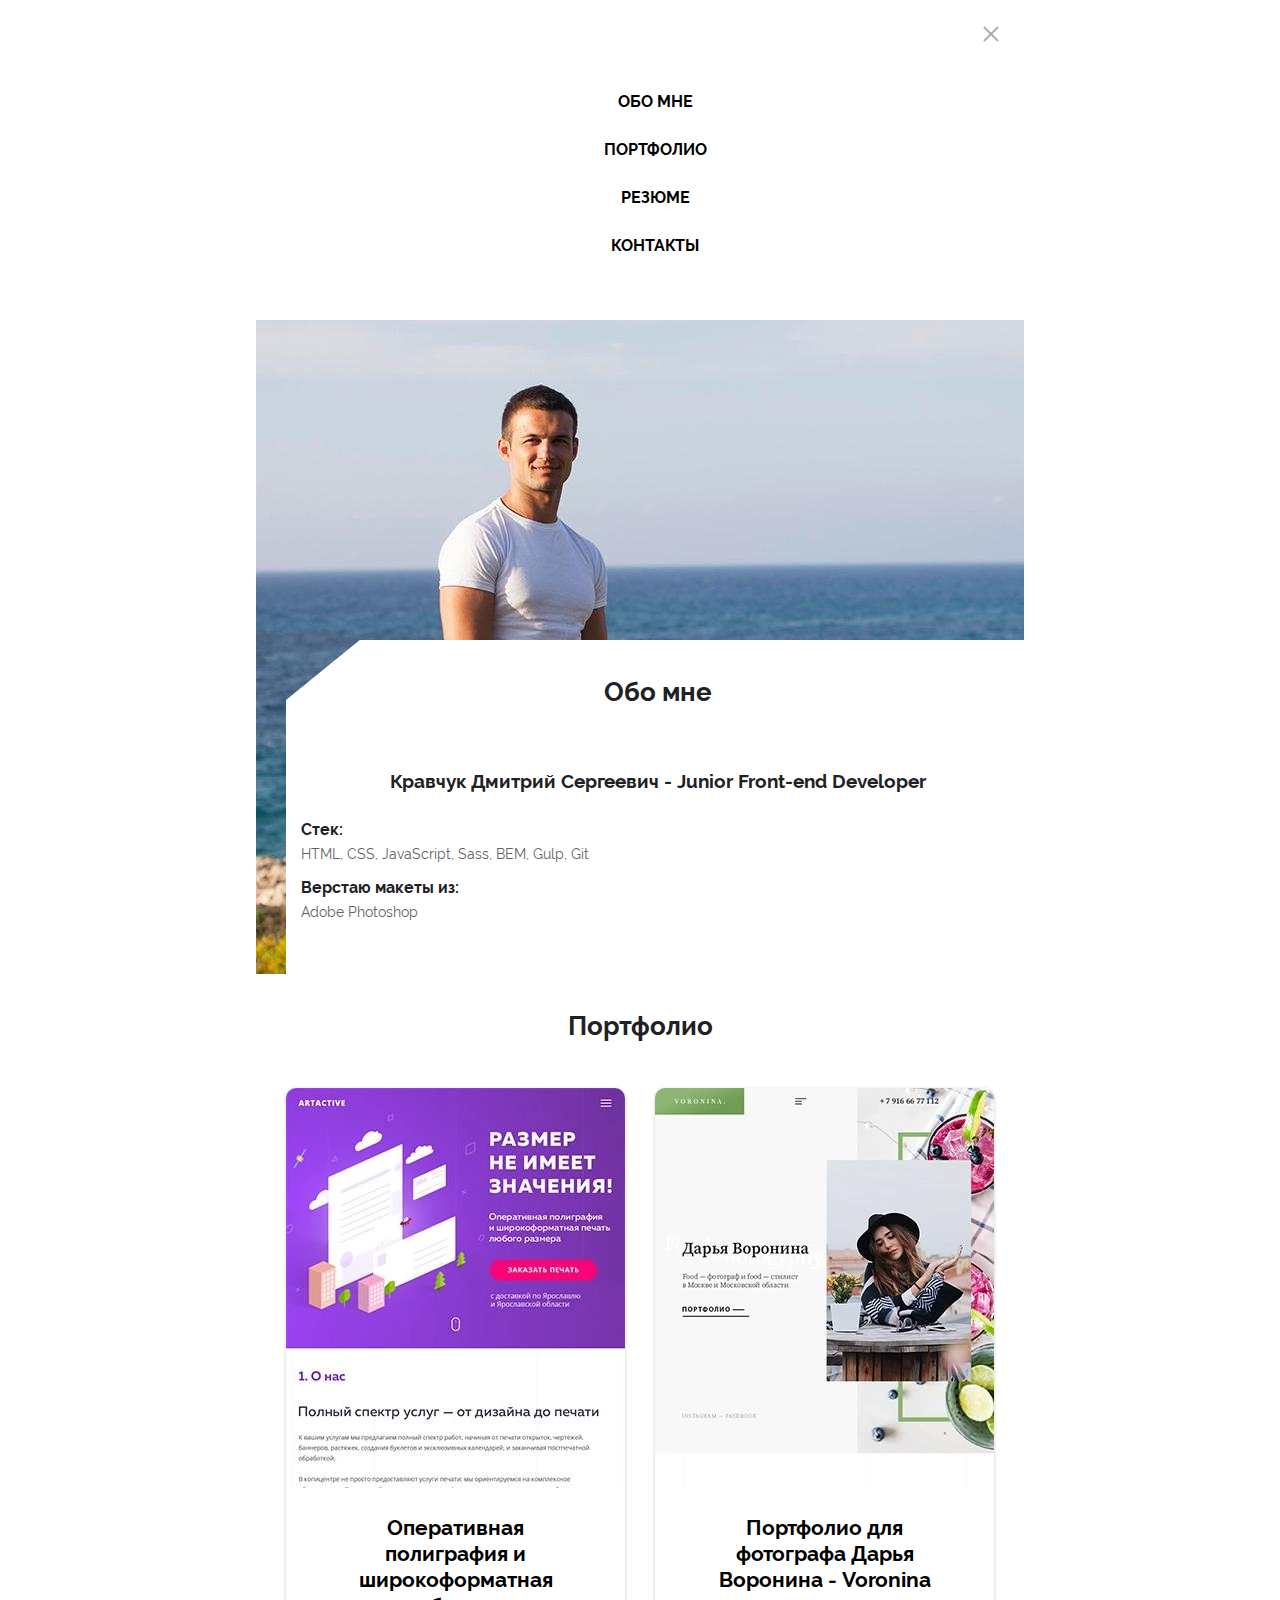
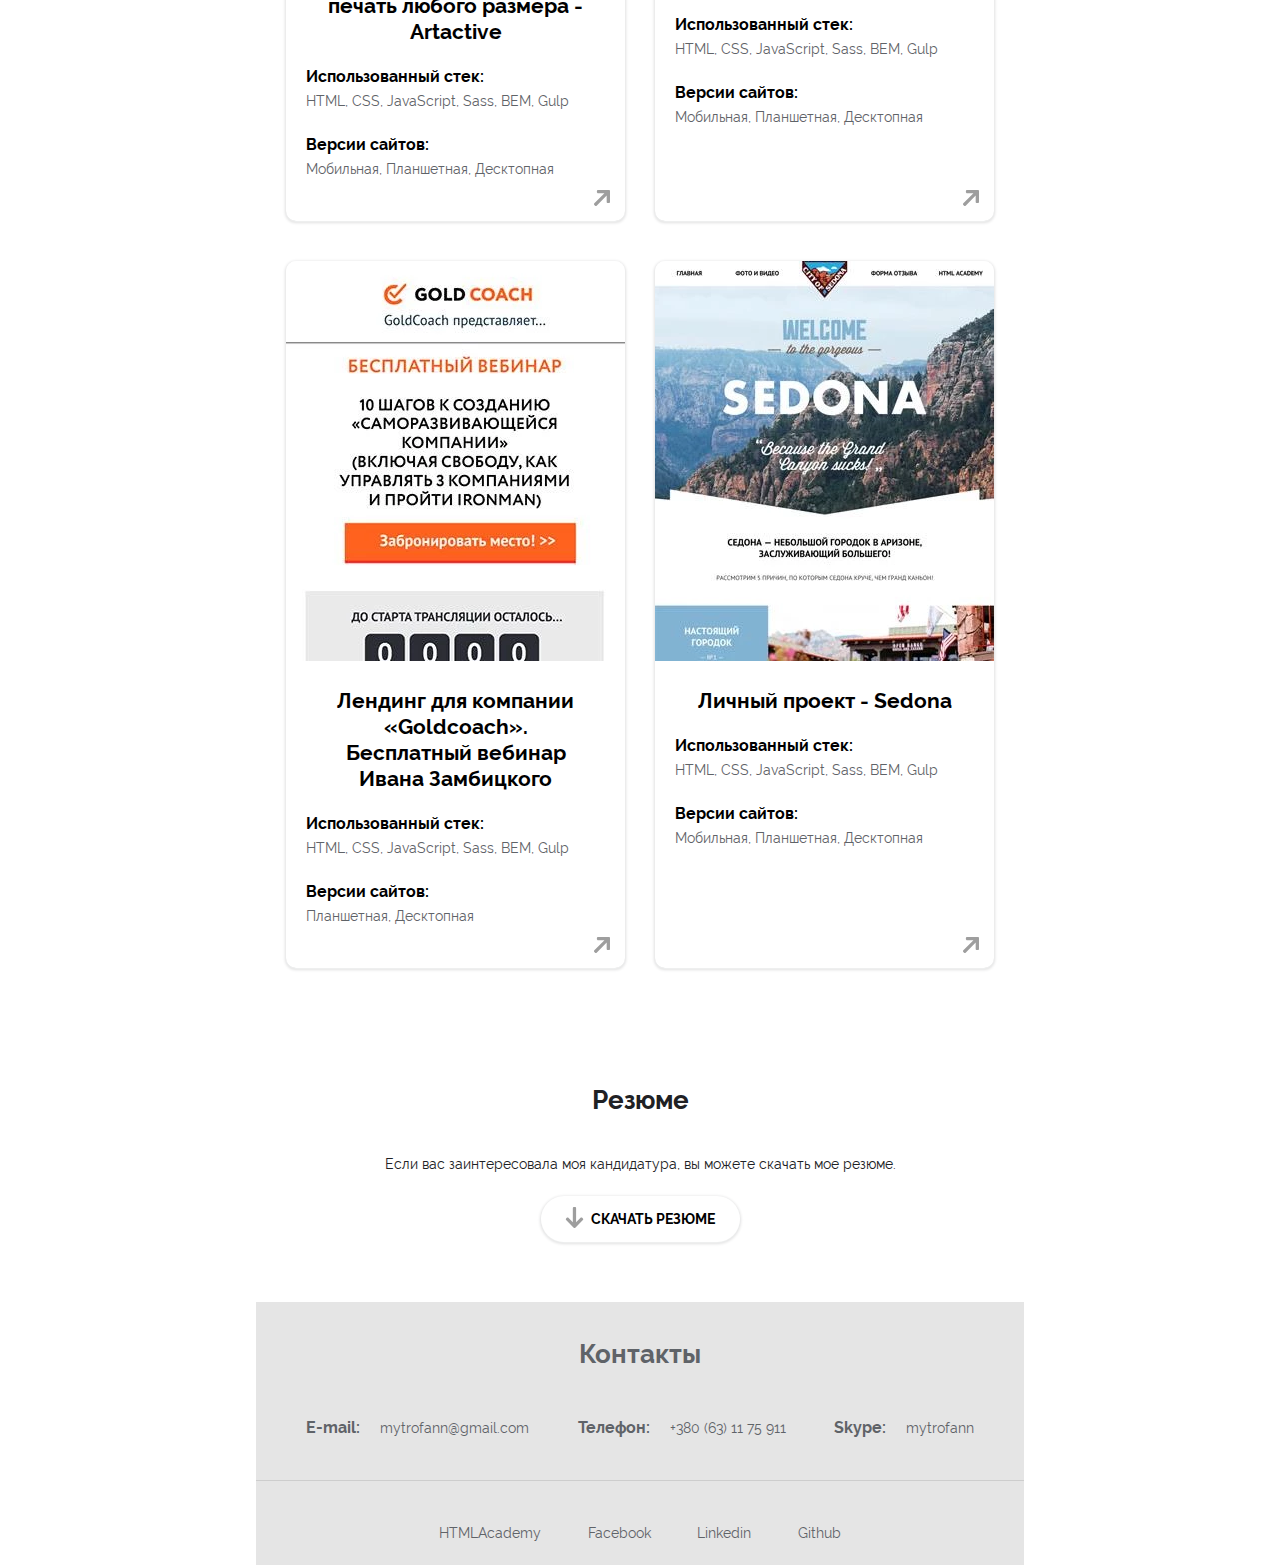
==== index.html @ 2b8b42ba "Добавление своего первого сайта портфолио" ====
<!DOCTYPE html><html lang="ru"><head><meta charset="utf-8"><title>Главная - Портфолио</title><meta name="viewport" content="width=device-width,initial-scale=1"><meta name="format-detection" content="telephone=no"><meta name="robots" content="npindex, nofollow"><link rel="preload" href="fonts/Raleway-Regular.woff" as="font"><link rel="preload" href="fonts/Raleway-Bold.woff" as="font"><link rel="preload" href="fonts/RobotoSlab-Regular.woff" as="font"><link rel="stylesheet" href="css/style.min.css"></head><body><svg class="sprite"><symbol id="diagonal-arrow" viewBox="0 0 385.756 385.756"><path d="M377.816,7.492C372.504,2.148,366.088,0,358.608,0H98.544c-15.44,0-29.08,10.988-29.08,26.428v23.724    c0,15.44,13.64,29.848,29.08,29.848h152.924L8.464,322.08c-5.268,5.272-8.172,11.84-8.176,19.34c0,7.5,2.908,14.296,8.176,19.568    L25.24,377.64c5.264,5.272,12.296,8.116,19.796,8.116s13.768-2.928,19.036-8.2l241.392-242.172v151.124    c0,15.444,14.084,29.492,29.52,29.492h23.732c15.432,0,26.752-14.048,26.752-29.492V26.52    C385.464,19.048,383.144,12.788,377.816,7.492z" fill="#9e9e9e"/></symbol><symbol id="download-arrow" viewBox="0 0 492 492"><path d="M442.668,268.536l-16.116-16.12c-5.06-5.068-11.824-7.872-19.024-7.872c-7.208,0-14.584,2.804-19.644,7.872
			L283.688,355.992V26.924C283.688,12.084,272.856,0,258.02,0h-22.804c-14.832,0-28.404,12.084-28.404,26.924v330.24
			L102.824,252.416c-5.068-5.068-11.444-7.872-18.652-7.872c-7.2,0-13.776,2.804-18.84,7.872l-16.028,16.12
			c-10.488,10.492-10.444,27.56,0.044,38.052l177.576,177.556c5.056,5.056,11.84,7.856,19.1,7.856h0.076
			c7.204,0,13.972-2.8,19.028-7.856l177.54-177.552C453.164,296.104,453.164,279.028,442.668,268.536z"/></symbol></svg><header class="page-header"><nav class="main-nav main-nav--closed main-nav--nodjs"><div class="main-nav__wrapper"><ul class="main-nav__list site-list"><li class="site-list__item"><a class="site-list__item-link" href="#about">Обо мне</a></li><li class="site-list__item"><a class="site-list__item-link" href="#portfolio">Портфолио</a></li><li class="site-list__item"><a class="site-list__item-link" href="#summary">Резюме</a></li><li class="site-list__item"><a class="site-list__item-link" href="#contacts">Контакты</a></li></ul></div><button class="main-nav__toggle" type="button" tabindex="1"><span class="visually-hidden">Открыть меню</span></button></nav></header><main class="index-page-main"><section id="about" class="about"><h2 class="about__title">Обо мне</h2><h3 class="about__autor">Кравчук Дмитрий Сергеевич - Junior Front-end Developer</h3><b class="about__stek">Стек:<p class="about__stek-text">HTML, CSS, JavaScript, Sass, BEM, Gulp, Git</p></b><b class="about__layout">Верстаю макеты из:<p class="about__layout-text">Adobe Photoshop</p></b></section><section id="portfolio" class="portfolio"><h2 class="portfolio__title">Портфолио</h2><ul class="portfolio__list"><li class="portfolio__item"><a class="portfolio__item-link" href="https://mytrofann.github.com/Artactive/"><picture><source type="image/webp" media="(min-width: 1440px)" srcset="img/artactive-desktop@1x.webp"><source type="image/webp" media="(min-width: 768px)" srcset="img/artactive-tablet@1x.webp"><source type="image/webp" srcset="img/artactive-mobile@1x.webp"><source media="(min-width: 1440px)" srcset="img/artactive-desktop@1x.jpg"><source media="(min-width: 768px)" srcset="img/artactive-tablet@1x.jpg"><img class="portfolio__item-image" src="img/artactive-mobile@1x.jpg" alt="Artactive"></picture><h3 class="portfolio__item-title">Оперативная полиграфия и широкоформатная печать любого размера - Artactive</h3><b class="portfolio__item-stek">Использованный стек:<p class="portfolio__item-stek-text">HTML, CSS, JavaScript, Sass, BEM, Gulp</p></b><b class="portfolio__item-version">Версии сайтов:<p class="portfolio__item-version-text">Мобильная, Планшетная, Десктопная</p></b><svg class="portfolio__diagonal-arrow" width="16px" height="16px"><use xlink:href="#diagonal-arrow"></use></svg></a></li><li class="portfolio__item"><a class="portfolio__item-link" href="https://mytrofann.github.com/Voronina/"><picture><source type="image/webp" media="(min-width: 1440px)" srcset="img/voronina-desktop@1x.webp"><source type="image/webp" media="(min-width: 768px)" srcset="img/voronina-tablet@1x.webp"><source type="image/webp" srcset="img/voronina-mobile@1x.webp"><source media="(min-width: 1440px)" srcset="img/voronina-desktop@1x.jpg"><source media="(min-width: 768px)" srcset="img/voronina-tablet@1x.jpg"><img class="portfolio__item-image" src="img/voronina-mobile@1x.jpg" alt="Voronina"></picture><h3 class="portfolio__item-title">Портфолио для фотографа Дарья Воронина - Voronina</h3><b class="portfolio__item-stek">Использованный стек:<p class="portfolio__item-stek-text">HTML, CSS, JavaScript, Sass, BEM, Gulp</p></b><b class="portfolio__item-version">Версии сайтов:<p class="portfolio__item-version-text">Мобильная, Планшетная, Десктопная</p></b><svg class="portfolio__diagonal-arrow" width="16px" height="16px"><use xlink:href="#diagonal-arrow"></use></svg></a></li><li class="portfolio__item"><a class="portfolio__item-link" href="https://mytrofann.github.com/Goldcoach/"><picture><source type="image/webp" media="(min-width: 1440px)" srcset="img/goldcoach-desktop@1x.webp"><source type="image/webp" media="(min-width: 768px)" srcset="img/goldcoach-tablet@1x.webp"><source type="image/webp" srcset="img/goldcoach-mobile@1x.webp"><source media="(min-width: 1440px)" srcset="img/goldcoach-desktop@1x.jpg"><source media="(min-width: 768px)" srcset="img/goldcoach-tablet@1x.jpg"><img class="portfolio__item-image" src="img/goldcoach-mobile@1x.jpg" alt="GoldCoach"></picture><h3 class="portfolio__item-title">Лендинг для компании «Goldcoach». Бесплатный вебинар Ивана Замбицкого</h3><b class="portfolio__item-stek">Использованный стек:<p class="portfolio__item-stek-text">HTML, CSS, JavaScript, Sass, BEM, Gulp</p></b><b class="portfolio__item-version">Версии сайтов:<p class="portfolio__item-version-text">Планшетная, Десктопная</p></b><svg class="portfolio__diagonal-arrow" width="16px" height="16px"><use xlink:href="#diagonal-arrow"></use></svg></a></li><li class="portfolio__item"><a class="portfolio__item-link" href="https://mytrofann.github.com/Sedona/"><picture><source type="image/webp" media="(min-width: 1440px)" srcset="img/sedona-desktop@1x.webp"><source type="image/webp" media="(min-width: 768px)" srcset="img/sedona-tablet@1x.webp"><source type="image/webp" srcset="img/sedona-mobile@1x.webp"><source media="(min-width: 1440px)" srcset="img/sedona-desktop@1x.jpg"><source media="(min-width: 768px)" srcset="img/sedona-tablet@1x.jpg"><img class="portfolio__item-image" src="img/sedona-mobile@1x.jpg" alt="Sedona"></picture><h3 class="portfolio__item-title">Личный проект - Sedona</h3><b class="portfolio__item-stek">Использованный стек:<p class="portfolio__item-stek-text">HTML, CSS, JavaScript, Sass, BEM, Gulp</p></b><b class="portfolio__item-version">Версии сайтов:<p class="portfolio__item-version-text">Мобильная, Планшетная, Десктопная</p></b><svg class="portfolio__diagonal-arrow" width="16px" height="16px"><use xlink:href="#diagonal-arrow"></use></svg></a></li></ul></section><section id="summary" class="summary"><h2 class="summary__title">Резюме</h2><p class="summary__description">Если вас заинтересовала моя кандидатура, вы можете скачать мое резюме.</p><div class="summary__button-wrapper"><button class="summary__button button">Скачать резюме</button> <svg class="summary__download-arrow" width="21px" height="21px"><use xlink:href="#download-arrow"></use></svg></div></section></main><footer class="page-footer"><section id="contacts" class="contacts"><h2 class="contacts__title">Контакты</h2><ul class="contacts__list"><li class="contacts__item"><b class="contacts__item-title contacts__email-title">E-mail:</b><p class="contacts__item-description contacts__email">mytrofann@gmail.com</p></li><li class="contacts__item"><b class="contacts__item-title contacts__tel-title">Телефон:</b><p class="contacts__item-description contacts__tel">+380 (63) 11 75 911</p></li><li class="contacts__item"><b class="contacts__item-title contacts__skype-title">Skype:</b><p class="contacts__item-description contacts__skype">mytrofann</p></li></ul></section><section class="social"><h2 class="visually-hidden">Социальные сети</h2><ul class="social__list"><li class="contacts__item"><a class="social__item-link social__item-facebook" href="https://htmlacademy.ru/profile/mytrofann">HTMLAcademy</a></li><li class="social__item"><a class="social__item-link social__item-facebook" href="https://www.facebook.com/mytrofann">Facebook</a></li><li class="contacts__item"><a class="social__item-link social__item-facebook" href="https://www.linkedin.com/in/mytrofann/">Linkedin</a></li><li class="contacts__item"><a class="social__item-link social__item-facebook" href="https://github.com/mytrofann">Github</a></li></ul></section></footer><script src="js/javascript.min.js"></script><script src="js/scroll.min.js"></script><script src="js/picturefill.min.js"></script></body></html>
---- css/style.min.css ----
/*! normalize.css v8.0.0 | MIT License | github.com/necolas/normalize.css */
html{line-height:1.15;-webkit-text-size-adjust:100%}body{min-width:320px;margin:0 auto;padding:0;font-size:14px;line-height:24px;font-family:"Raleway","Arial",sans-serif;color:#202124;font-style:normal;text-transform:none;background-color:#fff}h1{font-size:2em;margin:.67em 0}hr{-webkit-box-sizing:content-box;box-sizing:content-box;height:0;overflow:visible}code,kbd,pre,samp{font-family:monospace,monospace;font-size:1em}a{background-color:transparent;text-decoration:none;color:#000}abbr[title]{border-bottom:none;-webkit-text-decoration:underline dotted;text-decoration:underline dotted}b,strong{font-weight:bolder}small{font-size:80%}sub,sup{font-size:75%;line-height:0;position:relative;vertical-align:baseline}sub{bottom:-.25em}sup{top:-.5em}img{border-style:none;max-width:100%;height:auto}button,input,optgroup,select,textarea{font-family:inherit;font-size:100%;line-height:1.15;margin:0}button,input{overflow:visible}button,select{text-transform:none}[type=button],[type=reset],[type=submit],button{-webkit-appearance:button}[type=button]::-moz-focus-inner,[type=reset]::-moz-focus-inner,[type=submit]::-moz-focus-inner,button::-moz-focus-inner{border-style:none;padding:0}[type=button]:-moz-focusring,[type=reset]:-moz-focusring,[type=submit]:-moz-focusring,button:-moz-focusring{outline:1px dotted ButtonText}fieldset{padding:.35em .75em .625em}legend{color:inherit;display:table;max-width:100%;white-space:normal}progress{vertical-align:baseline}textarea{overflow:auto}[type=checkbox],[type=radio],legend{-webkit-box-sizing:border-box;box-sizing:border-box;padding:0}[type=number]::-webkit-inner-spin-button,[type=number]::-webkit-outer-spin-button{height:auto}[type=search]{-webkit-appearance:textfield;outline-offset:-2px}[type=search]::-webkit-search-decoration{-webkit-appearance:none}::-webkit-file-upload-button{-webkit-appearance:button;font:inherit}details{display:block}summary{display:list-item}.sprite,[hidden],template{display:none}@font-face{font-family:"Raleway";font-weight:400;font-style:normal;font-display:swap;src:local("Raleway Regular"),local("Raleway-Regular"),url(../fonts/Raleway-Regular.woff) format("woff")}@font-face{font-family:"Raleway";font-weight:700;font-style:bold;font-display:swap;src:local("Raleway Bold"),local("Raleway-Bold"),url(../fonts/Raleway-Bold.woff) format("woff")}@font-face{font-family:"Roboto Slab";font-weight:400;font-style:normal;font-display:swap;src:local("Roboto Slab Regular"),local("RobotoSlab-Regular"),url(../fonts/RobotoSlab-Regular.woff) format("woff")}.visually-hidden{position:absolute;width:1px;height:1px;margin:-1px;border:0;padding:0;clip:rect(0 0 0 0);overflow:hidden}.page-header{width:320px;margin:0 auto;padding:0;background-color:#fff}@media (min-width:768px){.page-header{width:768px}}@media (min-width:1440px){.page-header{width:1440px}}.main-nav{position:relative}.main-nav--closed .main-nav__toggle,.main-nav--opened .main-nav__toggle{width:50px;height:50px}.main-nav--closed .main-nav__toggle::after,.main-nav--closed .main-nav__toggle::before{content:"";position:absolute;top:23px;left:15px;width:20px;height:2px;background-color:#aeaeae}.main-nav--closed .main-nav__toggle::before{-webkit-transform:rotate(45deg);transform:rotate(45deg)}.main-nav--closed .main-nav__toggle::after{-webkit-transform:rotate(-45deg);transform:rotate(-45deg)}.main-nav--opened .main-nav__toggle::after,.main-nav--opened .main-nav__toggle::before{content:"";right:13px;height:2px;background-color:#fff;position:absolute;z-index:2}.main-nav--opened .main-nav__toggle::after{top:22px;width:24px;-webkit-box-shadow:0 6px 0 0 #fff;box-shadow:0 6px 0 0 #fff}.main-nav--opened .main-nav__toggle::before{top:16px;width:24px}.main-nav--js .main-nav__wrapper{top:0;right:0;position:absolute}.main-nav__wrapper{display:block;-webkit-box-sizing:border-box;margin-left:10px;width:310px;padding-top:68px;padding-bottom:60px;box-sizing:border-box;background-color:#fff;-webkit-clip-path:polygon(0 0,100% 0,100% 0,100% 100%,100% 100%,19.5% 100%,0% 80.5%,0 0);clip-path:polygon(0 0,100% 0,100% 0,100% 100%,100% 100%,19.5% 100%,0% 80.5%,0 0)}.main-nav__toggle{top:10px;left:260px;position:absolute;background-color:transparent;border:0;border-radius:50px;cursor:pointer;z-index:1}.main-nav__toggle:hover{background:#0000000c}@media (min-width:768px){.main-nav--opened .main-nav__toggle,.main-nav__toggle{left:710px}.main-nav__wrapper{width:738px;margin-left:30px;padding-top:78px;padding-bottom:50px;-webkit-clip-path:polygon(0 0,100% 0,100% 0,100% 100%,100% 100%,10% 100%,0% 84.5%,0 0);clip-path:polygon(0 0,100% 0,100% 0,100% 100%,100% 100%,10% 100%,0% 84.5%,0 0)}}@media (min-width:1440px){.main-nav__wrapper{width:1440px;margin-left:0;padding:20px 10px 10px;-webkit-clip-path:none;clip-path:none}.main-nav__toggle{display:none}}.site-list{margin:0;padding:0;list-style:none}.site-list__item-link{margin:0;font-size:14px;font-weight:600;line-height:48px;display:block;text-transform:uppercase;text-align:center}.site-list__item-link:hover{border-bottom-left-radius:30px;border-top-left-radius:30px;background-color:#0000000c}@media (min-width:768px){.site-list__item-link{font-size:16px}}@media (min-width:1440px){.site-list{margin:0;padding:0;display:-webkit-box;display:-ms-flexbox;display:flex;-ms-flex-wrap:wrap;flex-wrap:wrap;-ms-flex-pack:distribute;justify-content:space-around}.site-list__item-link{padding:0 135px;-webkit-box-sizing:border-box;box-sizing:border-box;font-size:18px;text-transform:inherit}.site-list__item-link:hover{border-bottom-right-radius:30px;border-top-right-radius:30px}}.index-page-main{width:320px;margin:0 auto;padding:320px 0 0;background-image:url(../img/autor-mobile@1x.jpg);background-size:contain;background-repeat:no-repeat}@media (min-width:768px){.index-page-main{width:768px;padding-top:320px;background-image:url(../img/autor-tablet@1x.jpg)}}@media (min-width:1440px){.index-page-main{width:1440px;padding-top:500px;background-image:url(../img/autor-desktop@1x.jpg)}}.about{width:310px;margin:0 0 0 10px;padding:40px 10px 40px 15px;-webkit-box-sizing:border-box;box-sizing:border-box;background-color:#fff;-webkit-clip-path:polygon(19.5% 0%,100% 0,100% 0,100% 100%,100% 100%,0 100%,0 100%,0% 15%);clip-path:polygon(19.5% 0%,100% 0,100% 0,100% 100%,100% 100%,0 100%,0 100%,0% 15%)}.about__autor,.about__title{margin:0;padding:0 0 40px;display:block;font-size:26px;text-align:center}.about__autor{padding:20px 0;font-size:19px;line-height:34px}.about__stek{margin:0;display:block;padding:0 0 10px;font-size:16px}.about__stek-text{margin:0;padding:0;font-size:14px;font-weight:400;color:#5f6368}.about__layout{margin:0;display:block;padding:0 0 10px;font-size:16px}.about__layout-text{margin:0;padding:0;font-size:14px;font-weight:400;color:#5f6368}@media (min-width:768px){.about{width:738px;margin-left:30px;-webkit-clip-path:polygon(10% 0%,100% 0,100% 0,100% 100%,100% 100%,0 100%,0 100%,0% 18%);clip-path:polygon(10% 0%,100% 0,100% 0,100% 100%,100% 100%,0 100%,0 100%,0% 18%)}}@media (min-width:1440px){.about{width:1390px;margin-left:50px;-webkit-clip-path:polygon(9% 0%,100% 0,100% 0,100% 100%,100% 100%,0 100%,0 100%,0% 30%);clip-path:polygon(9% 0%,100% 0,100% 0,100% 100%,100% 100%,0 100%,0 100%,0% 30%)}}.portfolio{margin:0;padding:40px 10px;background-color:#fff}.portfolio__title{margin:0;padding:0 0 40px;display:block;font-size:26px;text-align:center}.portfolio__list{margin:0;padding:0;list-style:none}.portfolio__item{margin:0 0 40px;padding:0 0 10px;width:300px;border-radius:10px;overflow:hidden;-webkit-box-shadow:0 1px 1px 0 #eff0f0,0 1px 3px 1px #e0e0e1;box-shadow:0 1px 1px 0 #eff0f0,0 1px 3px 1px #e0e0e1;-webkit-transition:-webkit-box-shadow 135ms cubic-bezier(.4,0,.2,1);transition:box-shadow 135ms cubic-bezier(.4,0,.2,1);transition:box-shadow 135ms cubic-bezier(.4,0,.2,1),-webkit-box-shadow 135ms cubic-bezier(.4,0,.2,1);position:relative}.portfolio__item:hover{background:#0000000c;-webkit-box-shadow:0 0 20px 0 #00000050;box-shadow:0 0 20px 0 #00000050}.portfolio__item:focus{background:#0000008c}.portfolio__item-image{width:300px;height:400px}.portfolio__item-title{margin:0;padding:20px 30px;font-size:19px;line-height:26px;text-align:center}.portfolio__item-stek{margin:0;padding:0 10px 20px;display:block;font-size:16px}.portfolio__item-stek-text{margin:0;padding:0;font-size:14px;font-weight:400;color:#5f6368}.portfolio__item-version{margin:0;padding:0 10px 20px;display:block;font-size:16px}.portfolio__item-version-text{margin:0;padding:0;font-size:14px;font-weight:400;color:#5f6368}.portfolio__diagonal-arrow{right:15px;bottom:15px;position:absolute}@media (min-width:768px){.portfolio{padding:40px 30px}.portfolio__title{padding-bottom:50px}.portfolio__list{display:-webkit-box;display:-ms-flexbox;display:flex;-ms-flex-wrap:wrap;flex-wrap:wrap;-webkit-box-pack:justify;-ms-flex-pack:justify;justify-content:space-between}.portfolio__item{margin-bottom:40px;padding-bottom:40px;width:339px}.portfolio__item-image{width:339px}.portfolio__item-title{padding:20px 40px;font-size:21px}.portfolio__item-stek{margin:0;padding:0 20px 20px;font-size:16px}.portfolio__item-version{margin:0;padding:0 20px;font-size:16px}}@media (min-width:1440px){.portfolio{padding:50px}.portfolio__title{padding-bottom:60px}.portfolio__item{margin-bottom:50px;width:413px}.portfolio__item-image{width:413px}.portfolio__item-title{padding:20px 30px}.portfolio__item-stek,.portfolio__item-version{padding:0 30px}}.summary{margin:0;padding:40px 10px;background-color:#fff}.summary__title{margin:0;padding:0 0 40px;display:block;font-size:26px;text-align:center}.summary__description{margin:0;padding:0 10px 20px;text-align:center}.summary__button-wrapper{text-align:center;position:relative}.summary__button{margin-bottom:20px;padding:15px 25px 15px 50px;font-weight:700;border:0;cursor:pointer;text-transform:uppercase;background-color:#fff;border-radius:30px;-webkit-box-shadow:0 1px 1px 0 #eff0f0,0 1px 3px 1px #e0e0e1;box-shadow:0 1px 1px 0 #eff0f0,0 1px 3px 1px #e0e0e1;-webkit-transition:-webkit-box-shadow 135ms cubic-bezier(.4,0,.2,1);transition:box-shadow 135ms cubic-bezier(.4,0,.2,1);transition:box-shadow 135ms cubic-bezier(.4,0,.2,1),-webkit-box-shadow 135ms cubic-bezier(.4,0,.2,1)}.summary__button:hover{background:#0000000c;-webkit-box-shadow:0 0 20px 0 #00000050;box-shadow:0 0 20px 0 #00000050}.summary__button:focus{background:#0000008c}.summary__download-arrow{top:11px;left:74px;position:absolute;fill:#9e9e9e}@media (min-width:768px){.summary__download-arrow{left:298px}}@media (min-width:1440px){.summary__download-arrow{left:632px}}.page-footer{width:320px;margin:0 auto;padding:0}@media (min-width:768px){.page-footer{width:768px}}@media (min-width:1440px){.page-footer{width:1440px}}.contacts{margin:0;padding:40px 10px 20px;-webkit-box-sizing:border-box;box-sizing:border-box;background-color:#e5e5e5;border-bottom:1px solid #0000001a}.contacts__title{margin:0;padding:0 0 40px;display:block;font-size:26px;text-align:center;color:#5f6368}.contacts__list{margin:0;padding:0 10px;list-style:none}.contacts__item{margin:0;padding:0;display:-webkit-box;display:-ms-flexbox;display:flex;-webkit-box-orient:horizontal;-webkit-box-direction:normal;-ms-flex-direction:row;flex-direction:row}.contacts__item-title{margin:0;padding:0 10px 20px;display:block;font-size:16px;color:#5f6368}.contacts__item-description{margin:0;padding:0 10px;font-size:14px;font-weight:400;color:#5f6368}@media (min-width:768px){.contacts{padding:40px 30px 20px}.contacts__title{padding-bottom:50px}.contacts__item,.contacts__list{display:-webkit-box;display:-ms-flexbox;display:flex}.contacts__list{margin:0;padding:0 10px;list-style:none;-ms-flex-wrap:wrap;flex-wrap:wrap;-webkit-box-pack:justify;-ms-flex-pack:justify;justify-content:space-between}.contacts__item{-webkit-box-orient:horizontal;-webkit-box-direction:normal;-ms-flex-direction:row;flex-direction:row}}@media (min-width:1440px){.contacts{padding:40px 300px 20px}.contacts__list{padding:0 20px}}.social{margin:0;padding:40px 10px 20px;-webkit-box-sizing:border-box;box-sizing:border-box;background-color:#e5e5e5}.social__list{margin:0;padding:0 10px;list-style:none;display:-webkit-box;display:-ms-flexbox;display:flex;-webkit-box-orient:vertical;-webkit-box-direction:normal;-ms-flex-direction:column;flex-direction:column;-ms-flex-wrap:wrap;flex-wrap:wrap;-webkit-box-align:center;-ms-flex-align:center;align-items:center}.social__item{margin:0;padding:0}.social__item-link{margin:0;padding:0 10px;font-size:14px;font-weight:400;color:#5f6368}.social__item-link:hover{text-decoration:underline}@media (min-width:768px){.social{padding:40px 20px 20px}.social__list{padding:0 140px;-webkit-box-orient:horizontal;-webkit-box-direction:normal;-ms-flex-direction:row;flex-direction:row;-ms-flex-pack:distribute;justify-content:space-around}}@media (min-width:1440px){.social{padding:40px 20px 20px}.social__list{padding:0 440px}}
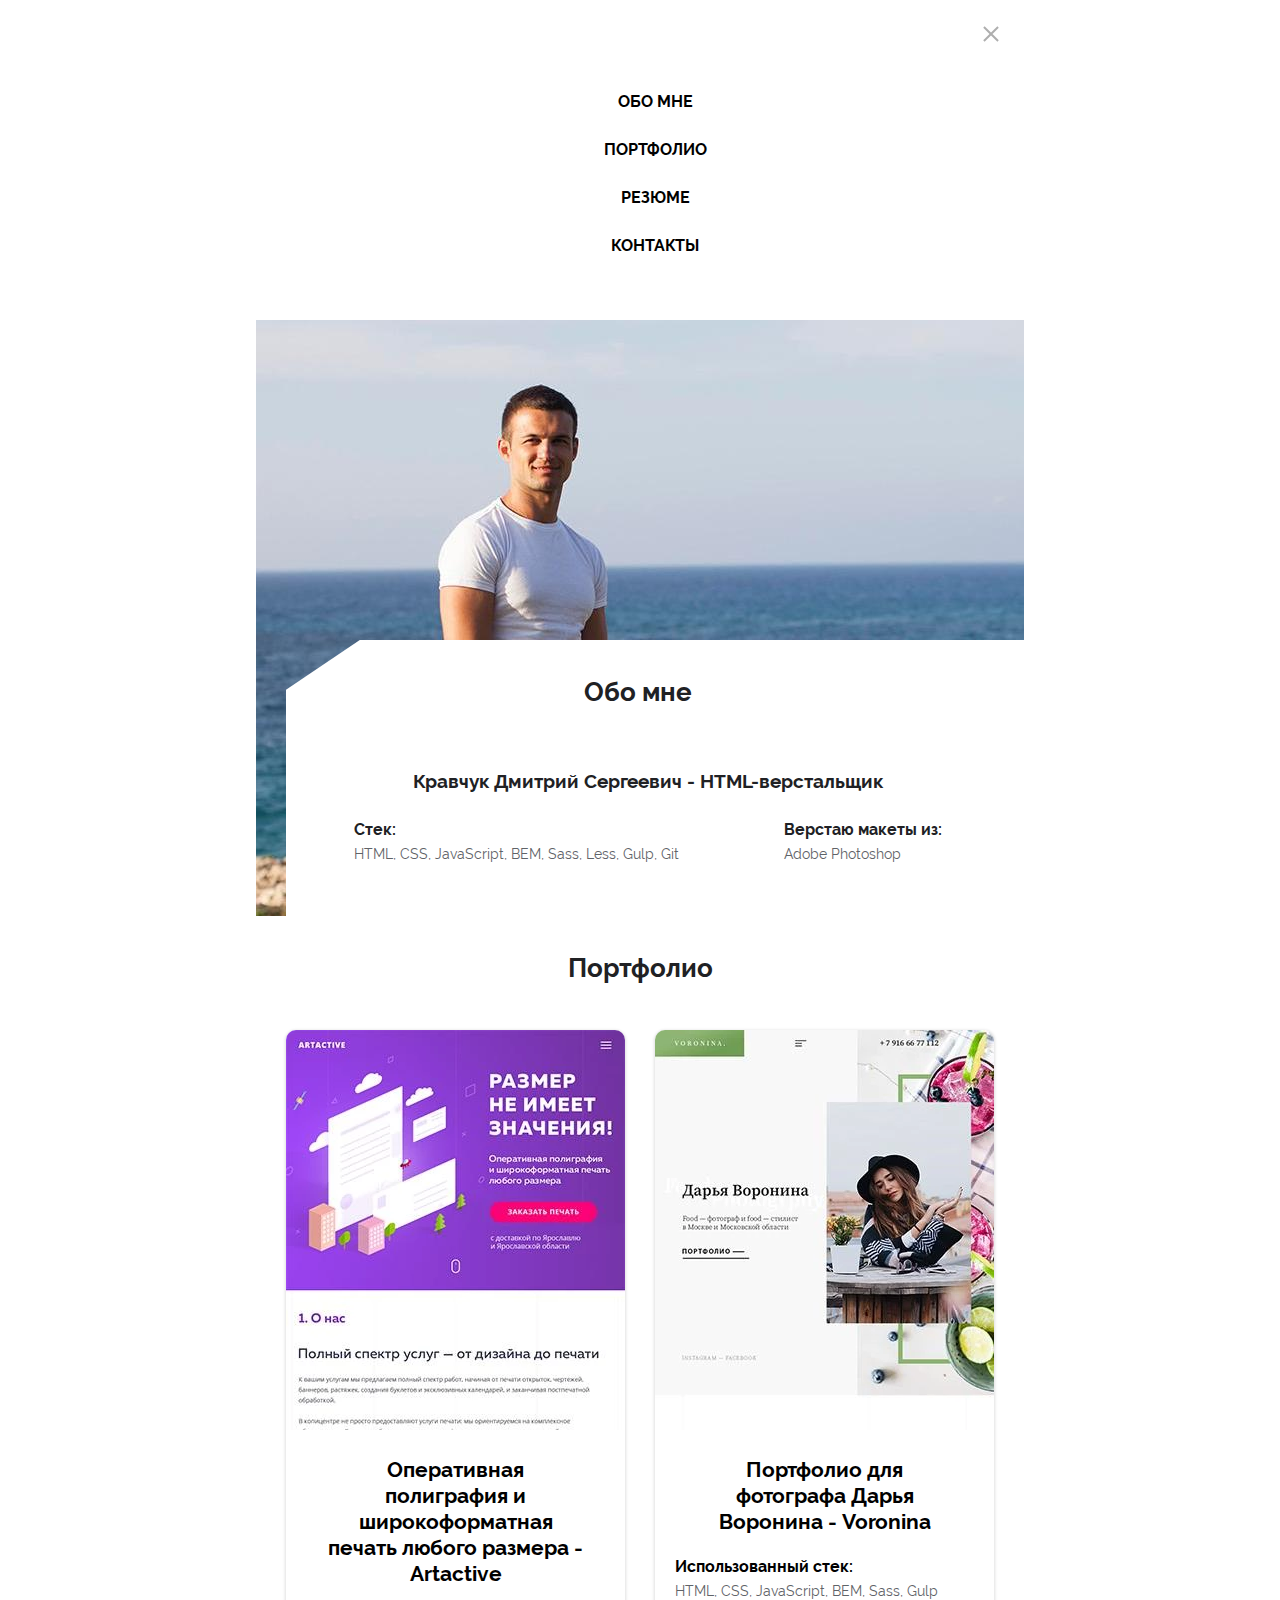
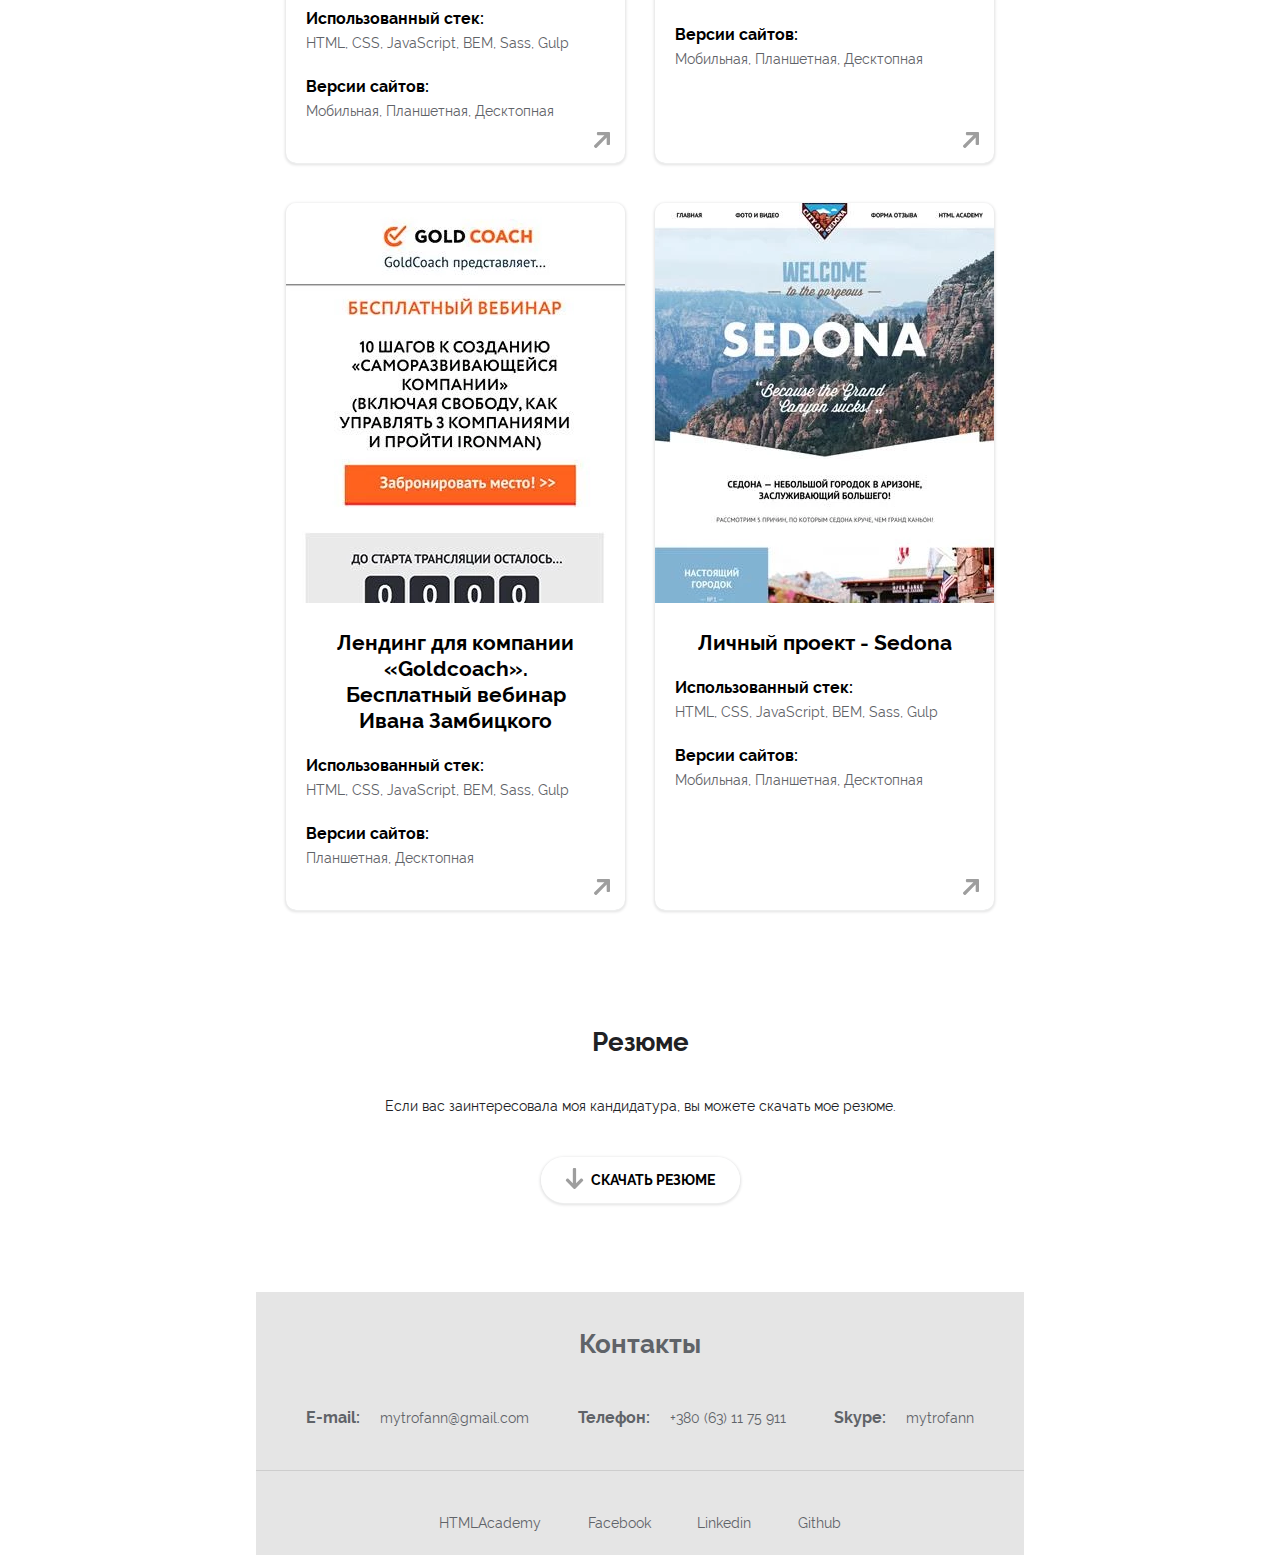
==== commit 541fd1e6: "Add files via upload" ====
--- a/index.html
+++ b/index.html
@@ -2,4 +2,4 @@
 			L283.688,355.992V26.924C283.688,12.084,272.856,0,258.02,0h-22.804c-14.832,0-28.404,12.084-28.404,26.924v330.24
 			L102.824,252.416c-5.068-5.068-11.444-7.872-18.652-7.872c-7.2,0-13.776,2.804-18.84,7.872l-16.028,16.12
 			c-10.488,10.492-10.444,27.56,0.044,38.052l177.576,177.556c5.056,5.056,11.84,7.856,19.1,7.856h0.076
-			c7.204,0,13.972-2.8,19.028-7.856l177.54-177.552C453.164,296.104,453.164,279.028,442.668,268.536z"/></symbol></svg><header class="page-header"><nav class="main-nav main-nav--closed main-nav--nodjs"><div class="main-nav__wrapper"><ul class="main-nav__list site-list"><li class="site-list__item"><a class="site-list__item-link" href="#about">Обо мне</a></li><li class="site-list__item"><a class="site-list__item-link" href="#portfolio">Портфолио</a></li><li class="site-list__item"><a class="site-list__item-link" href="#summary">Резюме</a></li><li class="site-list__item"><a class="site-list__item-link" href="#contacts">Контакты</a></li></ul></div><button class="main-nav__toggle" type="button" tabindex="1"><span class="visually-hidden">Открыть меню</span></button></nav></header><main class="index-page-main"><section id="about" class="about"><h2 class="about__title">Обо мне</h2><h3 class="about__autor">Кравчук Дмитрий Сергеевич - Junior Front-end Developer</h3><b class="about__stek">Стек:<p class="about__stek-text">HTML, CSS, JavaScript, Sass, BEM, Gulp, Git</p></b><b class="about__layout">Верстаю макеты из:<p class="about__layout-text">Adobe Photoshop</p></b></section><section id="portfolio" class="portfolio"><h2 class="portfolio__title">Портфолио</h2><ul class="portfolio__list"><li class="portfolio__item"><a class="portfolio__item-link" href="https://mytrofann.github.com/Artactive/"><picture><source type="image/webp" media="(min-width: 1440px)" srcset="img/artactive-desktop@1x.webp"><source type="image/webp" media="(min-width: 768px)" srcset="img/artactive-tablet@1x.webp"><source type="image/webp" srcset="img/artactive-mobile@1x.webp"><source media="(min-width: 1440px)" srcset="img/artactive-desktop@1x.jpg"><source media="(min-width: 768px)" srcset="img/artactive-tablet@1x.jpg"><img class="portfolio__item-image" src="img/artactive-mobile@1x.jpg" alt="Artactive"></picture><h3 class="portfolio__item-title">Оперативная полиграфия и широкоформатная печать любого размера - Artactive</h3><b class="portfolio__item-stek">Использованный стек:<p class="portfolio__item-stek-text">HTML, CSS, JavaScript, Sass, BEM, Gulp</p></b><b class="portfolio__item-version">Версии сайтов:<p class="portfolio__item-version-text">Мобильная, Планшетная, Десктопная</p></b><svg class="portfolio__diagonal-arrow" width="16px" height="16px"><use xlink:href="#diagonal-arrow"></use></svg></a></li><li class="portfolio__item"><a class="portfolio__item-link" href="https://mytrofann.github.com/Voronina/"><picture><source type="image/webp" media="(min-width: 1440px)" srcset="img/voronina-desktop@1x.webp"><source type="image/webp" media="(min-width: 768px)" srcset="img/voronina-tablet@1x.webp"><source type="image/webp" srcset="img/voronina-mobile@1x.webp"><source media="(min-width: 1440px)" srcset="img/voronina-desktop@1x.jpg"><source media="(min-width: 768px)" srcset="img/voronina-tablet@1x.jpg"><img class="portfolio__item-image" src="img/voronina-mobile@1x.jpg" alt="Voronina"></picture><h3 class="portfolio__item-title">Портфолио для фотографа Дарья Воронина - Voronina</h3><b class="portfolio__item-stek">Использованный стек:<p class="portfolio__item-stek-text">HTML, CSS, JavaScript, Sass, BEM, Gulp</p></b><b class="portfolio__item-version">Версии сайтов:<p class="portfolio__item-version-text">Мобильная, Планшетная, Десктопная</p></b><svg class="portfolio__diagonal-arrow" width="16px" height="16px"><use xlink:href="#diagonal-arrow"></use></svg></a></li><li class="portfolio__item"><a class="portfolio__item-link" href="https://mytrofann.github.com/Goldcoach/"><picture><source type="image/webp" media="(min-width: 1440px)" srcset="img/goldcoach-desktop@1x.webp"><source type="image/webp" media="(min-width: 768px)" srcset="img/goldcoach-tablet@1x.webp"><source type="image/webp" srcset="img/goldcoach-mobile@1x.webp"><source media="(min-width: 1440px)" srcset="img/goldcoach-desktop@1x.jpg"><source media="(min-width: 768px)" srcset="img/goldcoach-tablet@1x.jpg"><img class="portfolio__item-image" src="img/goldcoach-mobile@1x.jpg" alt="GoldCoach"></picture><h3 class="portfolio__item-title">Лендинг для компании «Goldcoach». Бесплатный вебинар Ивана Замбицкого</h3><b class="portfolio__item-stek">Использованный стек:<p class="portfolio__item-stek-text">HTML, CSS, JavaScript, Sass, BEM, Gulp</p></b><b class="portfolio__item-version">Версии сайтов:<p class="portfolio__item-version-text">Планшетная, Десктопная</p></b><svg class="portfolio__diagonal-arrow" width="16px" height="16px"><use xlink:href="#diagonal-arrow"></use></svg></a></li><li class="portfolio__item"><a class="portfolio__item-link" href="https://mytrofann.github.com/Sedona/"><picture><source type="image/webp" media="(min-width: 1440px)" srcset="img/sedona-desktop@1x.webp"><source type="image/webp" media="(min-width: 768px)" srcset="img/sedona-tablet@1x.webp"><source type="image/webp" srcset="img/sedona-mobile@1x.webp"><source media="(min-width: 1440px)" srcset="img/sedona-desktop@1x.jpg"><source media="(min-width: 768px)" srcset="img/sedona-tablet@1x.jpg"><img class="portfolio__item-image" src="img/sedona-mobile@1x.jpg" alt="Sedona"></picture><h3 class="portfolio__item-title">Личный проект - Sedona</h3><b class="portfolio__item-stek">Использованный стек:<p class="portfolio__item-stek-text">HTML, CSS, JavaScript, Sass, BEM, Gulp</p></b><b class="portfolio__item-version">Версии сайтов:<p class="portfolio__item-version-text">Мобильная, Планшетная, Десктопная</p></b><svg class="portfolio__diagonal-arrow" width="16px" height="16px"><use xlink:href="#diagonal-arrow"></use></svg></a></li></ul></section><section id="summary" class="summary"><h2 class="summary__title">Резюме</h2><p class="summary__description">Если вас заинтересовала моя кандидатура, вы можете скачать мое резюме.</p><div class="summary__button-wrapper"><button class="summary__button button">Скачать резюме</button> <svg class="summary__download-arrow" width="21px" height="21px"><use xlink:href="#download-arrow"></use></svg></div></section></main><footer class="page-footer"><section id="contacts" class="contacts"><h2 class="contacts__title">Контакты</h2><ul class="contacts__list"><li class="contacts__item"><b class="contacts__item-title contacts__email-title">E-mail:</b><p class="contacts__item-description contacts__email">mytrofann@gmail.com</p></li><li class="contacts__item"><b class="contacts__item-title contacts__tel-title">Телефон:</b><p class="contacts__item-description contacts__tel">+380 (63) 11 75 911</p></li><li class="contacts__item"><b class="contacts__item-title contacts__skype-title">Skype:</b><p class="contacts__item-description contacts__skype">mytrofann</p></li></ul></section><section class="social"><h2 class="visually-hidden">Социальные сети</h2><ul class="social__list"><li class="contacts__item"><a class="social__item-link social__item-facebook" href="https://htmlacademy.ru/profile/mytrofann">HTMLAcademy</a></li><li class="social__item"><a class="social__item-link social__item-facebook" href="https://www.facebook.com/mytrofann">Facebook</a></li><li class="contacts__item"><a class="social__item-link social__item-facebook" href="https://www.linkedin.com/in/mytrofann/">Linkedin</a></li><li class="contacts__item"><a class="social__item-link social__item-facebook" href="https://github.com/mytrofann">Github</a></li></ul></section></footer><script src="js/javascript.min.js"></script><script src="js/scroll.min.js"></script><script src="js/picturefill.min.js"></script></body></html>
+			c7.204,0,13.972-2.8,19.028-7.856l177.54-177.552C453.164,296.104,453.164,279.028,442.668,268.536z"/></symbol></svg><header class="page-header"><nav class="main-nav main-nav--closed main-nav--nodjs"><div class="main-nav__wrapper"><ul class="main-nav__list site-list"><li class="site-list__item"><a class="site-list__item-link" href="#about">Обо мне</a></li><li class="site-list__item"><a class="site-list__item-link" href="#portfolio">Портфолио</a></li><li class="site-list__item"><a class="site-list__item-link" href="#summary">Резюме</a></li><li class="site-list__item"><a class="site-list__item-link" href="#contacts">Контакты</a></li></ul></div><button class="main-nav__toggle" type="button" tabindex="1"><span class="visually-hidden">Открыть меню</span></button></nav></header><main class="index-page-main"><section id="about" class="about"><h2 class="about__title">Обо мне</h2><h3 class="about__autor">Кравчук Дмитрий Сергеевич - HTML-верстальщик</h3><div class="about__description-wrapper"><b class="about__stek">Стек:<p class="about__stek-text">HTML, CSS, JavaScript, BEM, Sass, Less, Gulp, Git</p></b><b class="about__layout">Верстаю макеты из:<p class="about__layout-text">Adobe Photoshop</p></b></div></section><section id="portfolio" class="portfolio"><h2 class="portfolio__title">Портфолио</h2><ul class="portfolio__list"><li class="portfolio__item"><a class="portfolio__item-link" href="https://mytrofann.github.io/Artactive/" target="_blank"><picture><source type="image/webp" media="(min-width: 1440px)" srcset="img/artactive-desktop@1x.webp"><source type="image/webp" media="(min-width: 768px)" srcset="img/artactive-tablet@1x.webp"><source type="image/webp" srcset="img/artactive-mobile@1x.webp"><source media="(min-width: 1440px)" srcset="img/artactive-desktop@1x.jpg"><source media="(min-width: 768px)" srcset="img/artactive-tablet@1x.jpg"><img class="portfolio__item-image" src="img/artactive-mobile@1x.jpg" alt="Artactive"></picture><h3 class="portfolio__item-title">Оперативная полиграфия и широкоформатная печать любого размера - Artactive</h3><b class="portfolio__item-stek">Использованный стек:<p class="portfolio__item-stek-text">HTML, CSS, JavaScript, BEM, Sass, Gulp</p></b><b class="portfolio__item-version">Версии сайтов:<p class="portfolio__item-version-text">Мобильная, Планшетная, Десктопная</p></b><svg class="portfolio__diagonal-arrow" width="16px" height="16px"><use xlink:href="#diagonal-arrow"></use></svg></a></li><li class="portfolio__item"><a class="portfolio__item-link" href="https://mytrofann.github.io/Voronina/" target="_blank"><picture><source type="image/webp" media="(min-width: 1440px)" srcset="img/voronina-desktop@1x.webp"><source type="image/webp" media="(min-width: 768px)" srcset="img/voronina-tablet@1x.webp"><source type="image/webp" srcset="img/voronina-mobile@1x.webp"><source media="(min-width: 1440px)" srcset="img/voronina-desktop@1x.jpg"><source media="(min-width: 768px)" srcset="img/voronina-tablet@1x.jpg"><img class="portfolio__item-image" src="img/voronina-mobile@1x.jpg" alt="Voronina"></picture><h3 class="portfolio__item-title">Портфолио для фотографа Дарья Воронина - Voronina</h3><b class="portfolio__item-stek">Использованный стек:<p class="portfolio__item-stek-text">HTML, CSS, JavaScript, BEM, Sass, Gulp</p></b><b class="portfolio__item-version">Версии сайтов:<p class="portfolio__item-version-text">Мобильная, Планшетная, Десктопная</p></b><svg class="portfolio__diagonal-arrow" width="16px" height="16px"><use xlink:href="#diagonal-arrow"></use></svg></a></li><li class="portfolio__item"><a class="portfolio__item-link" href="https://mytrofann.github.io/Goldcoach/" target="_blank"><picture><source type="image/webp" media="(min-width: 1440px)" srcset="img/goldcoach-desktop@1x.webp"><source type="image/webp" media="(min-width: 768px)" srcset="img/goldcoach-tablet@1x.webp"><source type="image/webp" srcset="img/goldcoach-mobile@1x.webp"><source media="(min-width: 1440px)" srcset="img/goldcoach-desktop@1x.jpg"><source media="(min-width: 768px)" srcset="img/goldcoach-tablet@1x.jpg"><img class="portfolio__item-image" src="img/goldcoach-mobile@1x.jpg" alt="GoldCoach"></picture><h3 class="portfolio__item-title">Лендинг для компании «Goldcoach». Бесплатный вебинар Ивана Замбицкого</h3><b class="portfolio__item-stek">Использованный стек:<p class="portfolio__item-stek-text">HTML, CSS, JavaScript, BEM, Sass, Gulp</p></b><b class="portfolio__item-version">Версии сайтов:<p class="portfolio__item-version-text">Планшетная, Десктопная</p></b><svg class="portfolio__diagonal-arrow" width="16px" height="16px"><use xlink:href="#diagonal-arrow"></use></svg></a></li><li class="portfolio__item"><a class="portfolio__item-link" href="https://mytrofann.github.io/Sedona/" target="_blank"><picture><source type="image/webp" media="(min-width: 1440px)" srcset="img/sedona-desktop@1x.webp"><source type="image/webp" media="(min-width: 768px)" srcset="img/sedona-tablet@1x.webp"><source type="image/webp" srcset="img/sedona-mobile@1x.webp"><source media="(min-width: 1440px)" srcset="img/sedona-desktop@1x.jpg"><source media="(min-width: 768px)" srcset="img/sedona-tablet@1x.jpg"><img class="portfolio__item-image" src="img/sedona-mobile@1x.jpg" alt="Sedona"></picture><h3 class="portfolio__item-title">Личный проект - Sedona</h3><b class="portfolio__item-stek">Использованный стек:<p class="portfolio__item-stek-text">HTML, CSS, JavaScript, BEM, Sass, Gulp</p></b><b class="portfolio__item-version">Версии сайтов:<p class="portfolio__item-version-text">Мобильная, Планшетная, Десктопная</p></b><svg class="portfolio__diagonal-arrow" width="16px" height="16px"><use xlink:href="#diagonal-arrow"></use></svg></a></li></ul></section><section id="summary" class="summary"><h2 class="summary__title">Резюме</h2><p class="summary__description">Если вас заинтересовала моя кандидатура, вы можете скачать мое резюме.</p><div class="summary__button-wrapper"><a class="summary__button button" href="files/HTMLcoder_KravchukDS_resume.pdf">Скачать резюме</a> <svg class="summary__download-arrow" width="21px" height="21px"><use xlink:href="#download-arrow"></use></svg></div></section></main><footer class="page-footer"><section id="contacts" class="contacts"><h2 class="contacts__title">Контакты</h2><ul class="contacts__list"><li class="contacts__item"><b class="contacts__item-title contacts__email-title">E-mail:</b><p class="contacts__item-description contacts__email">mytrofann@gmail.com</p></li><li class="contacts__item"><b class="contacts__item-title contacts__tel-title">Телефон:</b><p class="contacts__item-description contacts__tel">+380 (63) 11 75 911</p></li><li class="contacts__item"><b class="contacts__item-title contacts__skype-title">Skype:</b><p class="contacts__item-description contacts__skype">mytrofann</p></li></ul></section><section class="social"><h2 class="visually-hidden">Социальные сети</h2><ul class="social__list"><li class="contacts__item"><a class="social__item-link social__item-facebook" href="https://htmlacademy.ru/profile/mytrofann">HTMLAcademy</a></li><li class="social__item"><a class="social__item-link social__item-facebook" href="https://www.facebook.com/mytrofann">Facebook</a></li><li class="contacts__item"><a class="social__item-link social__item-facebook" href="https://www.linkedin.com/in/mytrofann/">Linkedin</a></li><li class="contacts__item"><a class="social__item-link social__item-facebook" href="https://github.com/mytrofann">Github</a></li></ul></section></footer><script src="js/javascript.min.js"></script><script src="js/scroll.min.js"></script><script src="js/picturefill.min.js"></script></body></html>
--- a/css/style.min.css
+++ b/css/style.min.css
@@ -1,2 +1,2 @@
 /*! normalize.css v8.0.0 | MIT License | github.com/necolas/normalize.css */
-html{line-height:1.15;-webkit-text-size-adjust:100%}body{min-width:320px;margin:0 auto;padding:0;font-size:14px;line-height:24px;font-family:"Raleway","Arial",sans-serif;color:#202124;font-style:normal;text-transform:none;background-color:#fff}h1{font-size:2em;margin:.67em 0}hr{-webkit-box-sizing:content-box;box-sizing:content-box;height:0;overflow:visible}code,kbd,pre,samp{font-family:monospace,monospace;font-size:1em}a{background-color:transparent;text-decoration:none;color:#000}abbr[title]{border-bottom:none;-webkit-text-decoration:underline dotted;text-decoration:underline dotted}b,strong{font-weight:bolder}small{font-size:80%}sub,sup{font-size:75%;line-height:0;position:relative;vertical-align:baseline}sub{bottom:-.25em}sup{top:-.5em}img{border-style:none;max-width:100%;height:auto}button,input,optgroup,select,textarea{font-family:inherit;font-size:100%;line-height:1.15;margin:0}button,input{overflow:visible}button,select{text-transform:none}[type=button],[type=reset],[type=submit],button{-webkit-appearance:button}[type=button]::-moz-focus-inner,[type=reset]::-moz-focus-inner,[type=submit]::-moz-focus-inner,button::-moz-focus-inner{border-style:none;padding:0}[type=button]:-moz-focusring,[type=reset]:-moz-focusring,[type=submit]:-moz-focusring,button:-moz-focusring{outline:1px dotted ButtonText}fieldset{padding:.35em .75em .625em}legend{color:inherit;display:table;max-width:100%;white-space:normal}progress{vertical-align:baseline}textarea{overflow:auto}[type=checkbox],[type=radio],legend{-webkit-box-sizing:border-box;box-sizing:border-box;padding:0}[type=number]::-webkit-inner-spin-button,[type=number]::-webkit-outer-spin-button{height:auto}[type=search]{-webkit-appearance:textfield;outline-offset:-2px}[type=search]::-webkit-search-decoration{-webkit-appearance:none}::-webkit-file-upload-button{-webkit-appearance:button;font:inherit}details{display:block}summary{display:list-item}.sprite,[hidden],template{display:none}@font-face{font-family:"Raleway";font-weight:400;font-style:normal;font-display:swap;src:local("Raleway Regular"),local("Raleway-Regular"),url(../fonts/Raleway-Regular.woff) format("woff")}@font-face{font-family:"Raleway";font-weight:700;font-style:bold;font-display:swap;src:local("Raleway Bold"),local("Raleway-Bold"),url(../fonts/Raleway-Bold.woff) format("woff")}@font-face{font-family:"Roboto Slab";font-weight:400;font-style:normal;font-display:swap;src:local("Roboto Slab Regular"),local("RobotoSlab-Regular"),url(../fonts/RobotoSlab-Regular.woff) format("woff")}.visually-hidden{position:absolute;width:1px;height:1px;margin:-1px;border:0;padding:0;clip:rect(0 0 0 0);overflow:hidden}.page-header{width:320px;margin:0 auto;padding:0;background-color:#fff}@media (min-width:768px){.page-header{width:768px}}@media (min-width:1440px){.page-header{width:1440px}}.main-nav{position:relative}.main-nav--closed .main-nav__toggle,.main-nav--opened .main-nav__toggle{width:50px;height:50px}.main-nav--closed .main-nav__toggle::after,.main-nav--closed .main-nav__toggle::before{content:"";position:absolute;top:23px;left:15px;width:20px;height:2px;background-color:#aeaeae}.main-nav--closed .main-nav__toggle::before{-webkit-transform:rotate(45deg);transform:rotate(45deg)}.main-nav--closed .main-nav__toggle::after{-webkit-transform:rotate(-45deg);transform:rotate(-45deg)}.main-nav--opened .main-nav__toggle::after,.main-nav--opened .main-nav__toggle::before{content:"";right:13px;height:2px;background-color:#fff;position:absolute;z-index:2}.main-nav--opened .main-nav__toggle::after{top:22px;width:24px;-webkit-box-shadow:0 6px 0 0 #fff;box-shadow:0 6px 0 0 #fff}.main-nav--opened .main-nav__toggle::before{top:16px;width:24px}.main-nav--js .main-nav__wrapper{top:0;right:0;position:absolute}.main-nav__wrapper{display:block;-webkit-box-sizing:border-box;margin-left:10px;width:310px;padding-top:68px;padding-bottom:60px;box-sizing:border-box;background-color:#fff;-webkit-clip-path:polygon(0 0,100% 0,100% 0,100% 100%,100% 100%,19.5% 100%,0% 80.5%,0 0);clip-path:polygon(0 0,100% 0,100% 0,100% 100%,100% 100%,19.5% 100%,0% 80.5%,0 0)}.main-nav__toggle{top:10px;left:260px;position:absolute;background-color:transparent;border:0;border-radius:50px;cursor:pointer;z-index:1}.main-nav__toggle:hover{background:#0000000c}@media (min-width:768px){.main-nav--opened .main-nav__toggle,.main-nav__toggle{left:710px}.main-nav__wrapper{width:738px;margin-left:30px;padding-top:78px;padding-bottom:50px;-webkit-clip-path:polygon(0 0,100% 0,100% 0,100% 100%,100% 100%,10% 100%,0% 84.5%,0 0);clip-path:polygon(0 0,100% 0,100% 0,100% 100%,100% 100%,10% 100%,0% 84.5%,0 0)}}@media (min-width:1440px){.main-nav__wrapper{width:1440px;margin-left:0;padding:20px 10px 10px;-webkit-clip-path:none;clip-path:none}.main-nav__toggle{display:none}}.site-list{margin:0;padding:0;list-style:none}.site-list__item-link{margin:0;font-size:14px;font-weight:600;line-height:48px;display:block;text-transform:uppercase;text-align:center}.site-list__item-link:hover{border-bottom-left-radius:30px;border-top-left-radius:30px;background-color:#0000000c}@media (min-width:768px){.site-list__item-link{font-size:16px}}@media (min-width:1440px){.site-list{margin:0;padding:0;display:-webkit-box;display:-ms-flexbox;display:flex;-ms-flex-wrap:wrap;flex-wrap:wrap;-ms-flex-pack:distribute;justify-content:space-around}.site-list__item-link{padding:0 135px;-webkit-box-sizing:border-box;box-sizing:border-box;font-size:18px;text-transform:inherit}.site-list__item-link:hover{border-bottom-right-radius:30px;border-top-right-radius:30px}}.index-page-main{width:320px;margin:0 auto;padding:320px 0 0;background-image:url(../img/autor-mobile@1x.jpg);background-size:contain;background-repeat:no-repeat}@media (min-width:768px){.index-page-main{width:768px;padding-top:320px;background-image:url(../img/autor-tablet@1x.jpg)}}@media (min-width:1440px){.index-page-main{width:1440px;padding-top:500px;background-image:url(../img/autor-desktop@1x.jpg)}}.about{width:310px;margin:0 0 0 10px;padding:40px 10px 40px 15px;-webkit-box-sizing:border-box;box-sizing:border-box;background-color:#fff;-webkit-clip-path:polygon(19.5% 0%,100% 0,100% 0,100% 100%,100% 100%,0 100%,0 100%,0% 15%);clip-path:polygon(19.5% 0%,100% 0,100% 0,100% 100%,100% 100%,0 100%,0 100%,0% 15%)}.about__autor,.about__title{margin:0;padding:0 0 40px;display:block;font-size:26px;text-align:center}.about__autor{padding:20px 0;font-size:19px;line-height:34px}.about__stek{margin:0;display:block;padding:0 0 10px;font-size:16px}.about__stek-text{margin:0;padding:0;font-size:14px;font-weight:400;color:#5f6368}.about__layout{margin:0;display:block;padding:0 0 10px;font-size:16px}.about__layout-text{margin:0;padding:0;font-size:14px;font-weight:400;color:#5f6368}@media (min-width:768px){.about{width:738px;margin-left:30px;-webkit-clip-path:polygon(10% 0%,100% 0,100% 0,100% 100%,100% 100%,0 100%,0 100%,0% 18%);clip-path:polygon(10% 0%,100% 0,100% 0,100% 100%,100% 100%,0 100%,0 100%,0% 18%)}}@media (min-width:1440px){.about{width:1390px;margin-left:50px;-webkit-clip-path:polygon(9% 0%,100% 0,100% 0,100% 100%,100% 100%,0 100%,0 100%,0% 30%);clip-path:polygon(9% 0%,100% 0,100% 0,100% 100%,100% 100%,0 100%,0 100%,0% 30%)}}.portfolio{margin:0;padding:40px 10px;background-color:#fff}.portfolio__title{margin:0;padding:0 0 40px;display:block;font-size:26px;text-align:center}.portfolio__list{margin:0;padding:0;list-style:none}.portfolio__item{margin:0 0 40px;padding:0 0 10px;width:300px;border-radius:10px;overflow:hidden;-webkit-box-shadow:0 1px 1px 0 #eff0f0,0 1px 3px 1px #e0e0e1;box-shadow:0 1px 1px 0 #eff0f0,0 1px 3px 1px #e0e0e1;-webkit-transition:-webkit-box-shadow 135ms cubic-bezier(.4,0,.2,1);transition:box-shadow 135ms cubic-bezier(.4,0,.2,1);transition:box-shadow 135ms cubic-bezier(.4,0,.2,1),-webkit-box-shadow 135ms cubic-bezier(.4,0,.2,1);position:relative}.portfolio__item:hover{background:#0000000c;-webkit-box-shadow:0 0 20px 0 #00000050;box-shadow:0 0 20px 0 #00000050}.portfolio__item:focus{background:#0000008c}.portfolio__item-image{width:300px;height:400px}.portfolio__item-title{margin:0;padding:20px 30px;font-size:19px;line-height:26px;text-align:center}.portfolio__item-stek{margin:0;padding:0 10px 20px;display:block;font-size:16px}.portfolio__item-stek-text{margin:0;padding:0;font-size:14px;font-weight:400;color:#5f6368}.portfolio__item-version{margin:0;padding:0 10px 20px;display:block;font-size:16px}.portfolio__item-version-text{margin:0;padding:0;font-size:14px;font-weight:400;color:#5f6368}.portfolio__diagonal-arrow{right:15px;bottom:15px;position:absolute}@media (min-width:768px){.portfolio{padding:40px 30px}.portfolio__title{padding-bottom:50px}.portfolio__list{display:-webkit-box;display:-ms-flexbox;display:flex;-ms-flex-wrap:wrap;flex-wrap:wrap;-webkit-box-pack:justify;-ms-flex-pack:justify;justify-content:space-between}.portfolio__item{margin-bottom:40px;padding-bottom:40px;width:339px}.portfolio__item-image{width:339px}.portfolio__item-title{padding:20px 40px;font-size:21px}.portfolio__item-stek{margin:0;padding:0 20px 20px;font-size:16px}.portfolio__item-version{margin:0;padding:0 20px;font-size:16px}}@media (min-width:1440px){.portfolio{padding:50px}.portfolio__title{padding-bottom:60px}.portfolio__item{margin-bottom:50px;width:413px}.portfolio__item-image{width:413px}.portfolio__item-title{padding:20px 30px}.portfolio__item-stek,.portfolio__item-version{padding:0 30px}}.summary{margin:0;padding:40px 10px;background-color:#fff}.summary__title{margin:0;padding:0 0 40px;display:block;font-size:26px;text-align:center}.summary__description{margin:0;padding:0 10px 20px;text-align:center}.summary__button-wrapper{text-align:center;position:relative}.summary__button{margin-bottom:20px;padding:15px 25px 15px 50px;font-weight:700;border:0;cursor:pointer;text-transform:uppercase;background-color:#fff;border-radius:30px;-webkit-box-shadow:0 1px 1px 0 #eff0f0,0 1px 3px 1px #e0e0e1;box-shadow:0 1px 1px 0 #eff0f0,0 1px 3px 1px #e0e0e1;-webkit-transition:-webkit-box-shadow 135ms cubic-bezier(.4,0,.2,1);transition:box-shadow 135ms cubic-bezier(.4,0,.2,1);transition:box-shadow 135ms cubic-bezier(.4,0,.2,1),-webkit-box-shadow 135ms cubic-bezier(.4,0,.2,1)}.summary__button:hover{background:#0000000c;-webkit-box-shadow:0 0 20px 0 #00000050;box-shadow:0 0 20px 0 #00000050}.summary__button:focus{background:#0000008c}.summary__download-arrow{top:11px;left:74px;position:absolute;fill:#9e9e9e}@media (min-width:768px){.summary__download-arrow{left:298px}}@media (min-width:1440px){.summary__download-arrow{left:632px}}.page-footer{width:320px;margin:0 auto;padding:0}@media (min-width:768px){.page-footer{width:768px}}@media (min-width:1440px){.page-footer{width:1440px}}.contacts{margin:0;padding:40px 10px 20px;-webkit-box-sizing:border-box;box-sizing:border-box;background-color:#e5e5e5;border-bottom:1px solid #0000001a}.contacts__title{margin:0;padding:0 0 40px;display:block;font-size:26px;text-align:center;color:#5f6368}.contacts__list{margin:0;padding:0 10px;list-style:none}.contacts__item{margin:0;padding:0;display:-webkit-box;display:-ms-flexbox;display:flex;-webkit-box-orient:horizontal;-webkit-box-direction:normal;-ms-flex-direction:row;flex-direction:row}.contacts__item-title{margin:0;padding:0 10px 20px;display:block;font-size:16px;color:#5f6368}.contacts__item-description{margin:0;padding:0 10px;font-size:14px;font-weight:400;color:#5f6368}@media (min-width:768px){.contacts{padding:40px 30px 20px}.contacts__title{padding-bottom:50px}.contacts__item,.contacts__list{display:-webkit-box;display:-ms-flexbox;display:flex}.contacts__list{margin:0;padding:0 10px;list-style:none;-ms-flex-wrap:wrap;flex-wrap:wrap;-webkit-box-pack:justify;-ms-flex-pack:justify;justify-content:space-between}.contacts__item{-webkit-box-orient:horizontal;-webkit-box-direction:normal;-ms-flex-direction:row;flex-direction:row}}@media (min-width:1440px){.contacts{padding:40px 300px 20px}.contacts__list{padding:0 20px}}.social{margin:0;padding:40px 10px 20px;-webkit-box-sizing:border-box;box-sizing:border-box;background-color:#e5e5e5}.social__list{margin:0;padding:0 10px;list-style:none;display:-webkit-box;display:-ms-flexbox;display:flex;-webkit-box-orient:vertical;-webkit-box-direction:normal;-ms-flex-direction:column;flex-direction:column;-ms-flex-wrap:wrap;flex-wrap:wrap;-webkit-box-align:center;-ms-flex-align:center;align-items:center}.social__item{margin:0;padding:0}.social__item-link{margin:0;padding:0 10px;font-size:14px;font-weight:400;color:#5f6368}.social__item-link:hover{text-decoration:underline}@media (min-width:768px){.social{padding:40px 20px 20px}.social__list{padding:0 140px;-webkit-box-orient:horizontal;-webkit-box-direction:normal;-ms-flex-direction:row;flex-direction:row;-ms-flex-pack:distribute;justify-content:space-around}}@media (min-width:1440px){.social{padding:40px 20px 20px}.social__list{padding:0 440px}}+html{line-height:1.15;-webkit-text-size-adjust:100%}body{min-width:320px;margin:0 auto;padding:0;font-size:14px;line-height:24px;font-family:"Raleway","Arial",sans-serif;color:#202124;font-style:normal;text-transform:none;background-color:#fff}h1{font-size:2em;margin:.67em 0}hr{-webkit-box-sizing:content-box;box-sizing:content-box;height:0;overflow:visible}code,kbd,pre,samp{font-family:monospace,monospace;font-size:1em}a{background-color:transparent;text-decoration:none;color:#000}abbr[title]{border-bottom:none;-webkit-text-decoration:underline dotted;text-decoration:underline dotted}b,strong{font-weight:bolder}small{font-size:80%}sub,sup{font-size:75%;line-height:0;position:relative;vertical-align:baseline}sub{bottom:-.25em}sup{top:-.5em}img{border-style:none;max-width:100%;height:auto}button,input,optgroup,select,textarea{font-family:inherit;font-size:100%;line-height:1.15;margin:0}button,input{overflow:visible}button,select{text-transform:none}[type=button],[type=reset],[type=submit],button{-webkit-appearance:button}[type=button]::-moz-focus-inner,[type=reset]::-moz-focus-inner,[type=submit]::-moz-focus-inner,button::-moz-focus-inner{border-style:none;padding:0}[type=button]:-moz-focusring,[type=reset]:-moz-focusring,[type=submit]:-moz-focusring,button:-moz-focusring{outline:1px dotted ButtonText}fieldset{padding:.35em .75em .625em}legend{color:inherit;display:table;max-width:100%;white-space:normal}progress{vertical-align:baseline}textarea{overflow:auto}[type=checkbox],[type=radio],legend{-webkit-box-sizing:border-box;box-sizing:border-box;padding:0}[type=number]::-webkit-inner-spin-button,[type=number]::-webkit-outer-spin-button{height:auto}[type=search]{-webkit-appearance:textfield;outline-offset:-2px}[type=search]::-webkit-search-decoration{-webkit-appearance:none}::-webkit-file-upload-button{-webkit-appearance:button;font:inherit}details{display:block}summary{display:list-item}.sprite,[hidden],template{display:none}@font-face{font-family:"Raleway";font-weight:400;font-style:normal;font-display:swap;src:local("Raleway Regular"),local("Raleway-Regular"),url(../fonts/Raleway-Regular.woff) format("woff")}@font-face{font-family:"Raleway";font-weight:700;font-style:bold;font-display:swap;src:local("Raleway Bold"),local("Raleway-Bold"),url(../fonts/Raleway-Bold.woff) format("woff")}@font-face{font-family:"Roboto Slab";font-weight:400;font-style:normal;font-display:swap;src:local("Roboto Slab Regular"),local("RobotoSlab-Regular"),url(../fonts/RobotoSlab-Regular.woff) format("woff")}.visually-hidden{position:absolute;width:1px;height:1px;margin:-1px;border:0;padding:0;clip:rect(0 0 0 0);overflow:hidden}.page-header{width:320px;margin:0 auto;padding:0;background-color:#fff}@media (min-width:768px){.page-header{width:768px}}@media (min-width:1440px){.page-header{width:1440px}}.main-nav{position:relative}.main-nav--closed .main-nav__toggle,.main-nav--opened .main-nav__toggle{width:50px;height:50px}.main-nav--closed .main-nav__toggle::after,.main-nav--closed .main-nav__toggle::before{content:"";position:absolute;top:23px;left:15px;width:20px;height:2px;background-color:#aeaeae}.main-nav--closed .main-nav__toggle::before{-webkit-transform:rotate(45deg);transform:rotate(45deg)}.main-nav--closed .main-nav__toggle::after{-webkit-transform:rotate(-45deg);transform:rotate(-45deg)}.main-nav--opened .main-nav__toggle::after,.main-nav--opened .main-nav__toggle::before{content:"";right:13px;height:2px;background-color:#fff;position:absolute;z-index:2}.main-nav--opened .main-nav__toggle::after{top:22px;width:24px;-webkit-box-shadow:0 6px 0 0 #fff;box-shadow:0 6px 0 0 #fff}.main-nav--opened .main-nav__toggle::before{top:16px;width:24px}.main-nav--js .main-nav__wrapper{top:0;right:0;position:absolute}.main-nav__wrapper{display:block;-webkit-box-sizing:border-box;margin-left:10px;width:310px;padding-top:68px;padding-bottom:60px;box-sizing:border-box;background-color:#fff;-webkit-clip-path:polygon(0 0,100% 0,100% 0,100% 100%,100% 100%,19.5% 100%,0% 80.5%,0 0);clip-path:polygon(0 0,100% 0,100% 0,100% 100%,100% 100%,19.5% 100%,0% 80.5%,0 0)}.main-nav__toggle{top:10px;left:260px;position:absolute;background-color:transparent;border:0;border-radius:50px;cursor:pointer;z-index:1}.main-nav__toggle:hover{background:#0000000c}@media (min-width:768px){.main-nav--opened .main-nav__toggle,.main-nav__toggle{left:710px}.main-nav__wrapper{width:738px;margin-left:30px;padding-top:78px;padding-bottom:50px;-webkit-clip-path:polygon(0 0,100% 0,100% 0,100% 100%,100% 100%,10% 100%,0% 84.5%,0 0);clip-path:polygon(0 0,100% 0,100% 0,100% 100%,100% 100%,10% 100%,0% 84.5%,0 0)}}@media (min-width:1440px){.main-nav__wrapper{width:1440px;margin-left:0;padding:20px 10px 10px;-webkit-clip-path:none;clip-path:none}.main-nav__toggle{display:none}}.site-list{margin:0;padding:0;list-style:none}.site-list__item-link{margin:0;font-size:14px;font-weight:600;line-height:48px;display:block;text-transform:uppercase;text-align:center}.site-list__item-link:hover{border-bottom-left-radius:30px;border-top-left-radius:30px;background-color:#0000000c}@media (min-width:768px){.site-list__item-link{font-size:16px}}@media (min-width:1440px){.site-list{margin:0;padding:0;display:-webkit-box;display:-ms-flexbox;display:flex;-ms-flex-wrap:wrap;flex-wrap:wrap;-ms-flex-pack:distribute;justify-content:space-around}.site-list__item-link{padding:0 135px;-webkit-box-sizing:border-box;box-sizing:border-box;font-size:18px;text-transform:inherit}.site-list__item-link:hover{border-bottom-right-radius:30px;border-top-right-radius:30px}}.index-page-main{width:320px;margin:0 auto;padding:320px 0 0;background-image:url(../img/autor-mobile@1x.jpg);background-size:contain;background-repeat:no-repeat}@media (min-width:768px){.index-page-main{width:768px;padding-top:320px;background-image:url(../img/autor-tablet@1x.jpg)}}@media (min-width:1440px){.index-page-main{width:1440px;padding-top:500px;background-image:url(../img/autor-desktop@1x.jpg)}}.about{width:310px;margin:0 0 0 10px;padding:40px 10px 40px 15px;-webkit-box-sizing:border-box;box-sizing:border-box;background-color:#fff;-webkit-clip-path:polygon(19.5% 0%,100% 0,100% 0,100% 100%,100% 100%,0 100%,0 100%,0% 15%);clip-path:polygon(19.5% 0%,100% 0,100% 0,100% 100%,100% 100%,0 100%,0 100%,0% 15%)}.about__autor,.about__title{margin:0;padding:0 20px 40px 0;display:block;font-size:26px;text-align:center}.about__autor{padding:20px 0;font-size:19px;line-height:34px}.about__stek{margin:0;display:block;padding:0 0 10px;font-size:16px}.about__stek-text{margin:0;padding:0;font-size:14px;font-weight:400;color:#5f6368}.about__layout{margin:0;display:block;padding:0 0 10px;font-size:16px}.about__layout-text{margin:0;padding:0;font-size:14px;font-weight:400;color:#5f6368}@media (min-width:768px){.about{width:738px;margin-left:30px;padding-right:30px;-webkit-clip-path:polygon(10% 0%,100% 0,100% 0,100% 100%,100% 100%,0 100%,0 100%,0% 18%);clip-path:polygon(10% 0%,100% 0,100% 0,100% 100%,100% 100%,0 100%,0 100%,0% 18%)}.about__description-wrapper{margin:0;padding:0;display:-webkit-box;display:-ms-flexbox;display:flex;-webkit-box-orient:horizontal;-webkit-box-direction:normal;-ms-flex-direction:row;flex-direction:row;-ms-flex-pack:distribute;justify-content:space-around}}@media (min-width:1440px){.about{width:1390px;margin-left:50px;padding-right:50px;-webkit-clip-path:polygon(9% 0%,100% 0,100% 0,100% 100%,100% 100%,0 100%,0 100%,0% 30%);clip-path:polygon(9% 0%,100% 0,100% 0,100% 100%,100% 100%,0 100%,0 100%,0% 30%)}.about__autor{font-size:21px}}.portfolio{margin:0;padding:40px 10px;background-color:#fff}.portfolio__title{margin:0;padding:0 0 40px;display:block;font-size:26px;text-align:center}.portfolio__list{margin:0;padding:0;list-style:none}.portfolio__item{margin:0 0 40px;padding:0 0 10px;width:300px;border-radius:10px;overflow:hidden;-webkit-box-shadow:0 1px 1px 0 #eff0f0,0 1px 3px 1px #e0e0e1;box-shadow:0 1px 1px 0 #eff0f0,0 1px 3px 1px #e0e0e1;-webkit-transition:-webkit-box-shadow 135ms cubic-bezier(.4,0,.2,1);transition:box-shadow 135ms cubic-bezier(.4,0,.2,1);transition:box-shadow 135ms cubic-bezier(.4,0,.2,1),-webkit-box-shadow 135ms cubic-bezier(.4,0,.2,1);position:relative}.portfolio__item:hover{background:#0000000c;-webkit-box-shadow:0 0 20px 0 #00000050;box-shadow:0 0 20px 0 #00000050}.portfolio__item:focus{background:#0000008c}.portfolio__item-image{width:300px;height:400px}.portfolio__item-title{margin:0;padding:20px 30px;font-size:19px;line-height:26px;text-align:center}.portfolio__item-stek{margin:0;padding:0 10px 20px;display:block;font-size:16px}.portfolio__item-stek-text{margin:0;padding:0;font-size:14px;font-weight:400;color:#5f6368}.portfolio__item-version{margin:0;padding:0 10px 20px;display:block;font-size:16px}.portfolio__item-version-text{margin:0;padding:0;font-size:14px;font-weight:400;color:#5f6368}.portfolio__diagonal-arrow{right:15px;bottom:15px;position:absolute}@media (min-width:768px){.portfolio{padding:40px 30px}.portfolio__title{padding-bottom:50px}.portfolio__list{display:-webkit-box;display:-ms-flexbox;display:flex;-ms-flex-wrap:wrap;flex-wrap:wrap;-webkit-box-pack:justify;-ms-flex-pack:justify;justify-content:space-between}.portfolio__item{margin-bottom:40px;padding-bottom:40px;width:339px}.portfolio__item-image{width:339px}.portfolio__item-title{padding:20px 40px;font-size:21px}.portfolio__item-stek{margin:0;padding:0 20px 20px;font-size:16px}.portfolio__item-version{margin:0;padding:0 20px;font-size:16px}}@media (min-width:1440px){.portfolio{padding:50px}.portfolio__title{padding-bottom:60px}.portfolio__item{margin-bottom:50px;width:413px}.portfolio__item-image{width:413px}.portfolio__item-title{padding:20px 30px}.portfolio__item-stek,.portfolio__item-version{padding:0 30px}}.summary{margin:0;padding:40px 10px 100px;background-color:#fff}.summary__title{margin:0;padding:0 0 40px;display:block;font-size:26px;text-align:center}.summary__description{margin:0;padding:0 10px 50px;text-align:center}.summary__button-wrapper{text-align:center;position:relative}.summary__button{margin-bottom:20px;padding:15px 25px 15px 50px;font-weight:700;border:0;cursor:pointer;text-transform:uppercase;background-color:#fff;border-radius:30px;-webkit-box-shadow:0 1px 1px 0 #eff0f0,0 1px 3px 1px #e0e0e1;box-shadow:0 1px 1px 0 #eff0f0,0 1px 3px 1px #e0e0e1;-webkit-transition:-webkit-box-shadow 135ms cubic-bezier(.4,0,.2,1);transition:box-shadow 135ms cubic-bezier(.4,0,.2,1);transition:box-shadow 135ms cubic-bezier(.4,0,.2,1),-webkit-box-shadow 135ms cubic-bezier(.4,0,.2,1)}.summary__button:hover{background:#0000000c;-webkit-box-shadow:0 0 20px 0 #00000050;box-shadow:0 0 20px 0 #00000050}.summary__button:focus{background:#0000008c}.summary__download-arrow{top:0;left:74px;position:absolute;fill:#9e9e9e}@media (min-width:768px){.summary__download-arrow{left:298px}}@media (min-width:1440px){.summary__download-arrow{left:632px}}.page-footer{width:320px;margin:0 auto;padding:0}@media (min-width:768px){.page-footer{width:768px}}@media (min-width:1440px){.page-footer{width:1440px}}.contacts{margin:0;padding:40px 10px 20px;-webkit-box-sizing:border-box;box-sizing:border-box;background-color:#e5e5e5;border-bottom:1px solid #0000001a}.contacts__title{margin:0;padding:0 0 40px;display:block;font-size:26px;text-align:center;color:#5f6368}.contacts__list{margin:0;padding:0 10px;list-style:none}.contacts__item{margin:0;padding:0;display:-webkit-box;display:-ms-flexbox;display:flex;-webkit-box-orient:horizontal;-webkit-box-direction:normal;-ms-flex-direction:row;flex-direction:row}.contacts__item-title{margin:0;padding:0 10px 20px;display:block;font-size:16px;color:#5f6368}.contacts__item-description{margin:0;padding:0 10px;font-size:14px;font-weight:400;color:#5f6368}@media (min-width:768px){.contacts{padding:40px 30px 20px}.contacts__title{padding-bottom:50px}.contacts__item,.contacts__list{display:-webkit-box;display:-ms-flexbox;display:flex}.contacts__list{margin:0;padding:0 10px;list-style:none;-ms-flex-wrap:wrap;flex-wrap:wrap;-webkit-box-pack:justify;-ms-flex-pack:justify;justify-content:space-between}.contacts__item{-webkit-box-orient:horizontal;-webkit-box-direction:normal;-ms-flex-direction:row;flex-direction:row}}@media (min-width:1440px){.contacts{padding:40px 300px 20px}.contacts__list{padding:0 20px}}.social{margin:0;padding:40px 10px 20px;-webkit-box-sizing:border-box;box-sizing:border-box;background-color:#e5e5e5}.social__list{margin:0;padding:0 10px;list-style:none;display:-webkit-box;display:-ms-flexbox;display:flex;-webkit-box-orient:vertical;-webkit-box-direction:normal;-ms-flex-direction:column;flex-direction:column;-ms-flex-wrap:wrap;flex-wrap:wrap;-webkit-box-align:center;-ms-flex-align:center;align-items:center}.social__item{margin:0;padding:0}.social__item-link{margin:0;padding:0 10px;font-size:14px;font-weight:400;color:#5f6368}.social__item-link:hover{text-decoration:underline}@media (min-width:768px){.social{padding:40px 20px 20px}.social__list{padding:0 140px;-webkit-box-orient:horizontal;-webkit-box-direction:normal;-ms-flex-direction:row;flex-direction:row;-ms-flex-pack:distribute;justify-content:space-around}}@media (min-width:1440px){.social{padding:40px 20px 20px}.social__list{padding:0 440px}}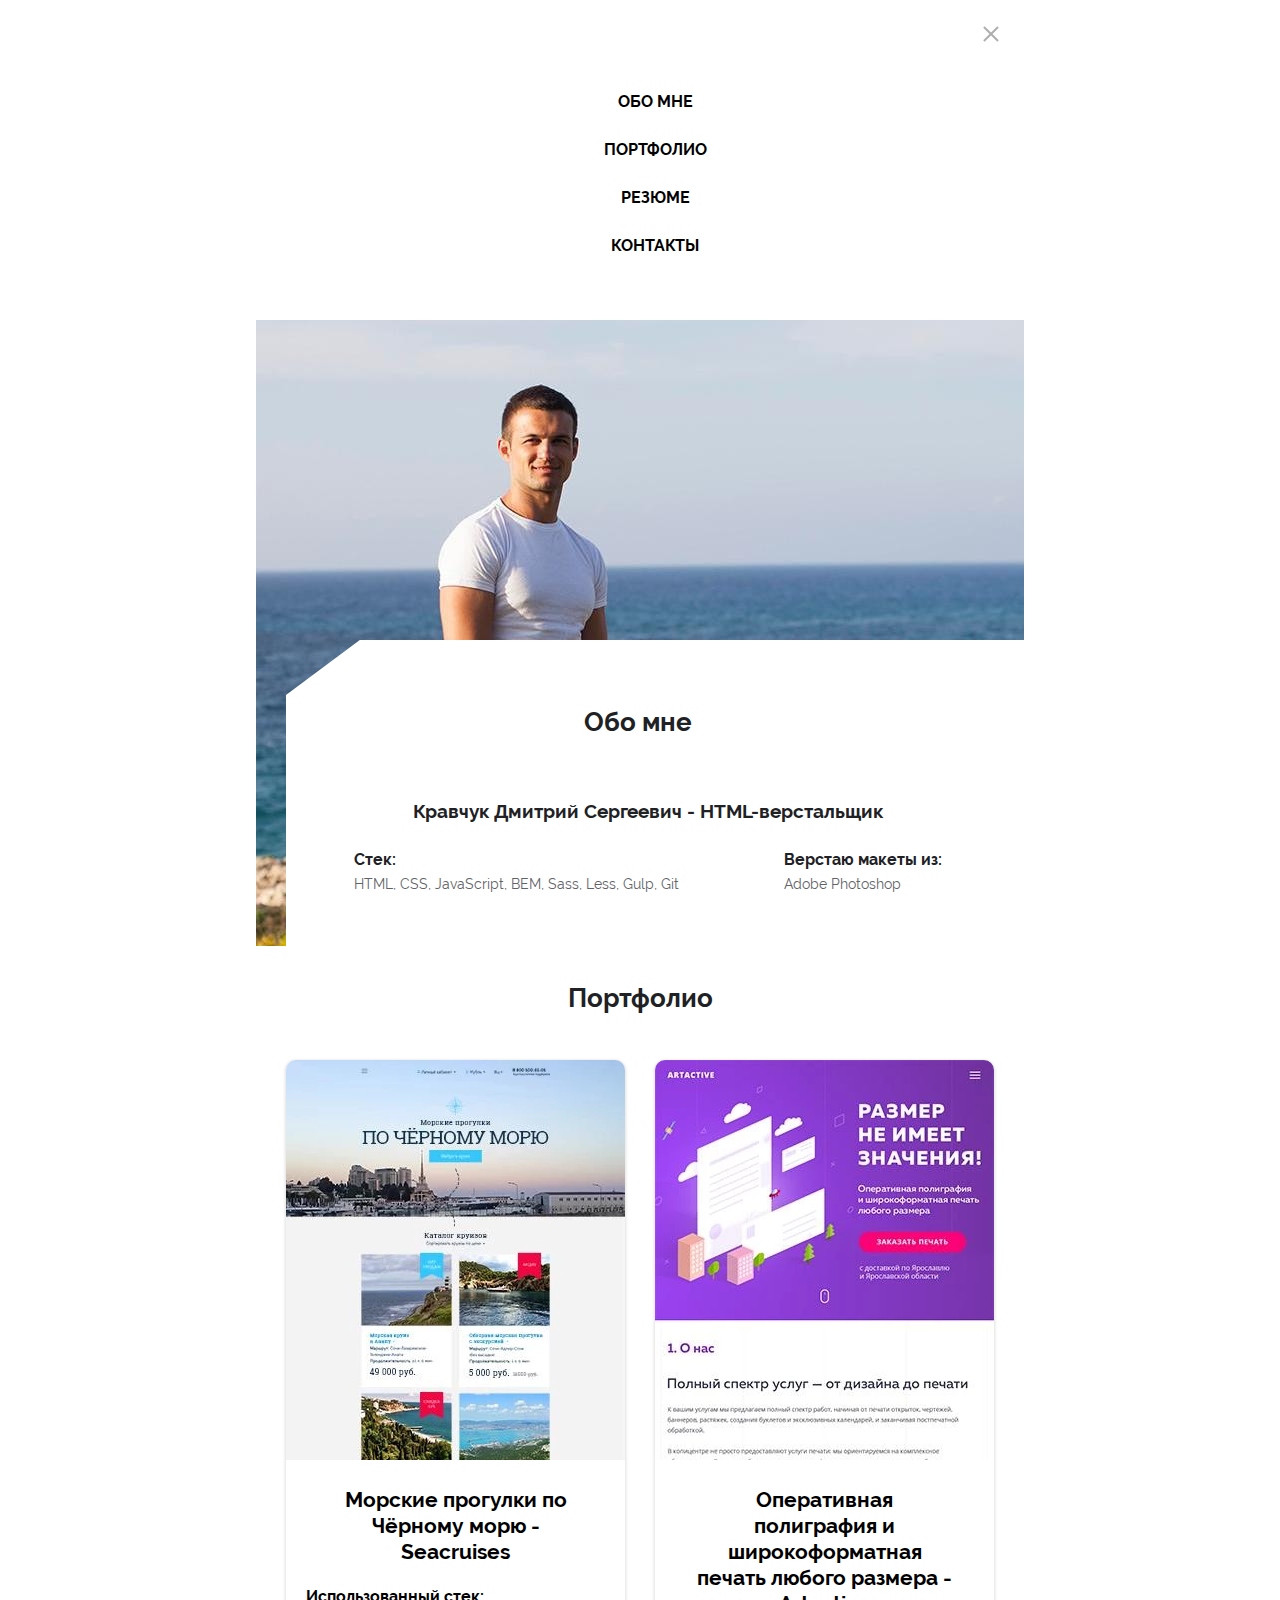
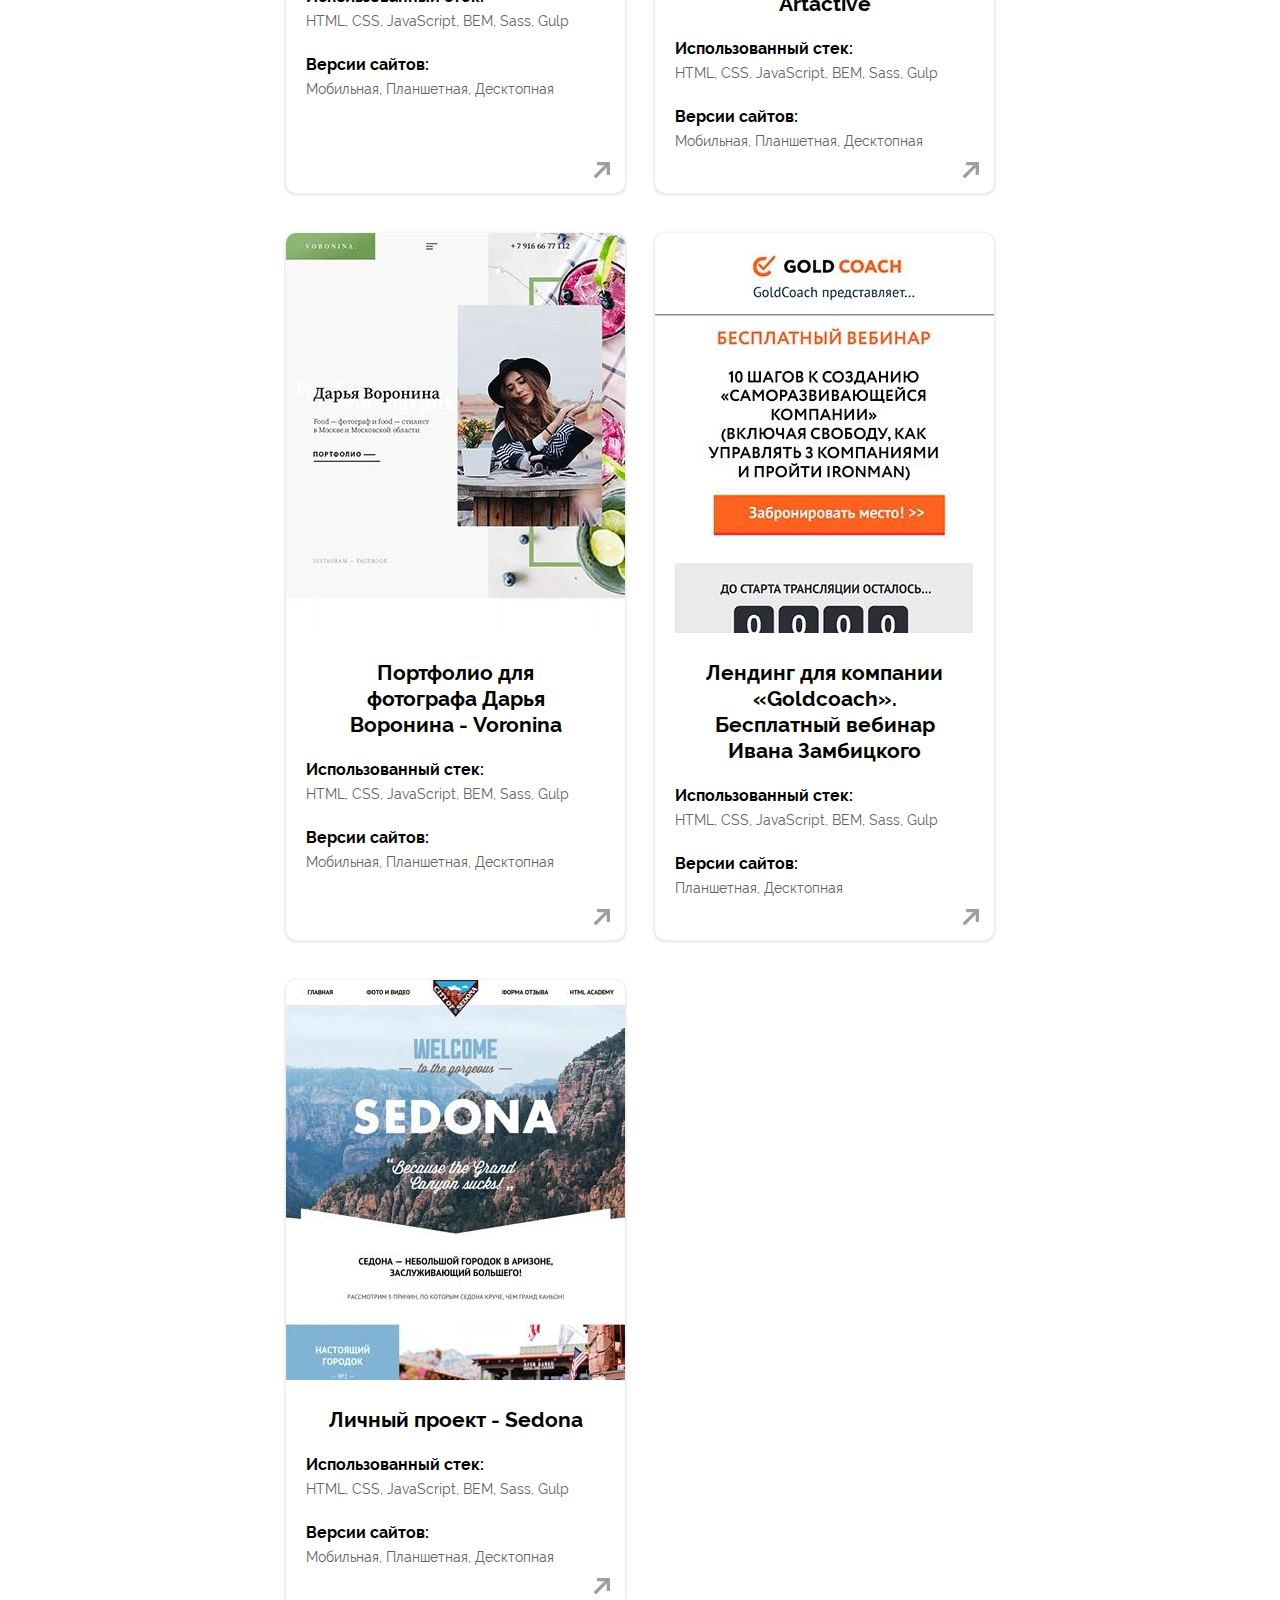
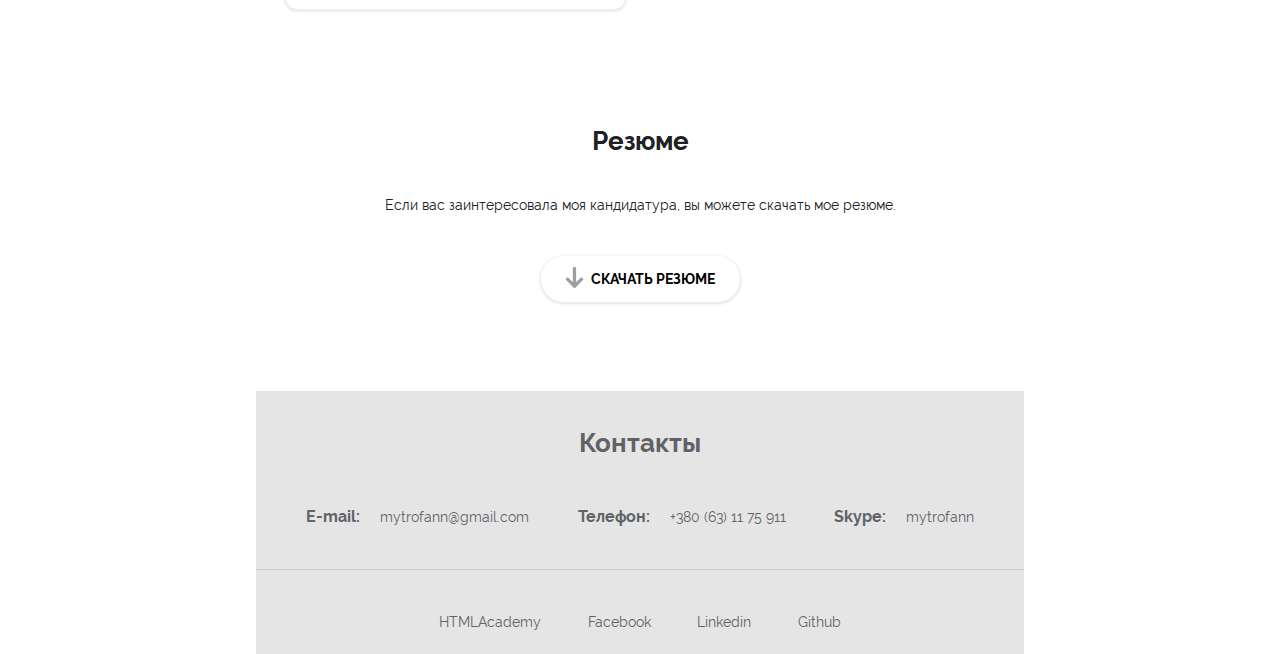
==== commit e192f8e7: "Add files via upload" ====
--- a/index.html
+++ b/index.html
@@ -2,4 +2,4 @@
 			L283.688,355.992V26.924C283.688,12.084,272.856,0,258.02,0h-22.804c-14.832,0-28.404,12.084-28.404,26.924v330.24
 			L102.824,252.416c-5.068-5.068-11.444-7.872-18.652-7.872c-7.2,0-13.776,2.804-18.84,7.872l-16.028,16.12
 			c-10.488,10.492-10.444,27.56,0.044,38.052l177.576,177.556c5.056,5.056,11.84,7.856,19.1,7.856h0.076
-			c7.204,0,13.972-2.8,19.028-7.856l177.54-177.552C453.164,296.104,453.164,279.028,442.668,268.536z"/></symbol></svg><header class="page-header"><nav class="main-nav main-nav--closed main-nav--nodjs"><div class="main-nav__wrapper"><ul class="main-nav__list site-list"><li class="site-list__item"><a class="site-list__item-link" href="#about">Обо мне</a></li><li class="site-list__item"><a class="site-list__item-link" href="#portfolio">Портфолио</a></li><li class="site-list__item"><a class="site-list__item-link" href="#summary">Резюме</a></li><li class="site-list__item"><a class="site-list__item-link" href="#contacts">Контакты</a></li></ul></div><button class="main-nav__toggle" type="button" tabindex="1"><span class="visually-hidden">Открыть меню</span></button></nav></header><main class="index-page-main"><section id="about" class="about"><h2 class="about__title">Обо мне</h2><h3 class="about__autor">Кравчук Дмитрий Сергеевич - HTML-верстальщик</h3><div class="about__description-wrapper"><b class="about__stek">Стек:<p class="about__stek-text">HTML, CSS, JavaScript, BEM, Sass, Less, Gulp, Git</p></b><b class="about__layout">Верстаю макеты из:<p class="about__layout-text">Adobe Photoshop</p></b></div></section><section id="portfolio" class="portfolio"><h2 class="portfolio__title">Портфолио</h2><ul class="portfolio__list"><li class="portfolio__item"><a class="portfolio__item-link" href="https://mytrofann.github.io/Artactive/" target="_blank"><picture><source type="image/webp" media="(min-width: 1440px)" srcset="img/artactive-desktop@1x.webp"><source type="image/webp" media="(min-width: 768px)" srcset="img/artactive-tablet@1x.webp"><source type="image/webp" srcset="img/artactive-mobile@1x.webp"><source media="(min-width: 1440px)" srcset="img/artactive-desktop@1x.jpg"><source media="(min-width: 768px)" srcset="img/artactive-tablet@1x.jpg"><img class="portfolio__item-image" src="img/artactive-mobile@1x.jpg" alt="Artactive"></picture><h3 class="portfolio__item-title">Оперативная полиграфия и широкоформатная печать любого размера - Artactive</h3><b class="portfolio__item-stek">Использованный стек:<p class="portfolio__item-stek-text">HTML, CSS, JavaScript, BEM, Sass, Gulp</p></b><b class="portfolio__item-version">Версии сайтов:<p class="portfolio__item-version-text">Мобильная, Планшетная, Десктопная</p></b><svg class="portfolio__diagonal-arrow" width="16px" height="16px"><use xlink:href="#diagonal-arrow"></use></svg></a></li><li class="portfolio__item"><a class="portfolio__item-link" href="https://mytrofann.github.io/Voronina/" target="_blank"><picture><source type="image/webp" media="(min-width: 1440px)" srcset="img/voronina-desktop@1x.webp"><source type="image/webp" media="(min-width: 768px)" srcset="img/voronina-tablet@1x.webp"><source type="image/webp" srcset="img/voronina-mobile@1x.webp"><source media="(min-width: 1440px)" srcset="img/voronina-desktop@1x.jpg"><source media="(min-width: 768px)" srcset="img/voronina-tablet@1x.jpg"><img class="portfolio__item-image" src="img/voronina-mobile@1x.jpg" alt="Voronina"></picture><h3 class="portfolio__item-title">Портфолио для фотографа Дарья Воронина - Voronina</h3><b class="portfolio__item-stek">Использованный стек:<p class="portfolio__item-stek-text">HTML, CSS, JavaScript, BEM, Sass, Gulp</p></b><b class="portfolio__item-version">Версии сайтов:<p class="portfolio__item-version-text">Мобильная, Планшетная, Десктопная</p></b><svg class="portfolio__diagonal-arrow" width="16px" height="16px"><use xlink:href="#diagonal-arrow"></use></svg></a></li><li class="portfolio__item"><a class="portfolio__item-link" href="https://mytrofann.github.io/Goldcoach/" target="_blank"><picture><source type="image/webp" media="(min-width: 1440px)" srcset="img/goldcoach-desktop@1x.webp"><source type="image/webp" media="(min-width: 768px)" srcset="img/goldcoach-tablet@1x.webp"><source type="image/webp" srcset="img/goldcoach-mobile@1x.webp"><source media="(min-width: 1440px)" srcset="img/goldcoach-desktop@1x.jpg"><source media="(min-width: 768px)" srcset="img/goldcoach-tablet@1x.jpg"><img class="portfolio__item-image" src="img/goldcoach-mobile@1x.jpg" alt="GoldCoach"></picture><h3 class="portfolio__item-title">Лендинг для компании «Goldcoach». Бесплатный вебинар Ивана Замбицкого</h3><b class="portfolio__item-stek">Использованный стек:<p class="portfolio__item-stek-text">HTML, CSS, JavaScript, BEM, Sass, Gulp</p></b><b class="portfolio__item-version">Версии сайтов:<p class="portfolio__item-version-text">Планшетная, Десктопная</p></b><svg class="portfolio__diagonal-arrow" width="16px" height="16px"><use xlink:href="#diagonal-arrow"></use></svg></a></li><li class="portfolio__item"><a class="portfolio__item-link" href="https://mytrofann.github.io/Sedona/" target="_blank"><picture><source type="image/webp" media="(min-width: 1440px)" srcset="img/sedona-desktop@1x.webp"><source type="image/webp" media="(min-width: 768px)" srcset="img/sedona-tablet@1x.webp"><source type="image/webp" srcset="img/sedona-mobile@1x.webp"><source media="(min-width: 1440px)" srcset="img/sedona-desktop@1x.jpg"><source media="(min-width: 768px)" srcset="img/sedona-tablet@1x.jpg"><img class="portfolio__item-image" src="img/sedona-mobile@1x.jpg" alt="Sedona"></picture><h3 class="portfolio__item-title">Личный проект - Sedona</h3><b class="portfolio__item-stek">Использованный стек:<p class="portfolio__item-stek-text">HTML, CSS, JavaScript, BEM, Sass, Gulp</p></b><b class="portfolio__item-version">Версии сайтов:<p class="portfolio__item-version-text">Мобильная, Планшетная, Десктопная</p></b><svg class="portfolio__diagonal-arrow" width="16px" height="16px"><use xlink:href="#diagonal-arrow"></use></svg></a></li></ul></section><section id="summary" class="summary"><h2 class="summary__title">Резюме</h2><p class="summary__description">Если вас заинтересовала моя кандидатура, вы можете скачать мое резюме.</p><div class="summary__button-wrapper"><a class="summary__button button" href="files/HTMLcoder_KravchukDS_resume.pdf">Скачать резюме</a> <svg class="summary__download-arrow" width="21px" height="21px"><use xlink:href="#download-arrow"></use></svg></div></section></main><footer class="page-footer"><section id="contacts" class="contacts"><h2 class="contacts__title">Контакты</h2><ul class="contacts__list"><li class="contacts__item"><b class="contacts__item-title contacts__email-title">E-mail:</b><p class="contacts__item-description contacts__email">mytrofann@gmail.com</p></li><li class="contacts__item"><b class="contacts__item-title contacts__tel-title">Телефон:</b><p class="contacts__item-description contacts__tel">+380 (63) 11 75 911</p></li><li class="contacts__item"><b class="contacts__item-title contacts__skype-title">Skype:</b><p class="contacts__item-description contacts__skype">mytrofann</p></li></ul></section><section class="social"><h2 class="visually-hidden">Социальные сети</h2><ul class="social__list"><li class="contacts__item"><a class="social__item-link social__item-facebook" href="https://htmlacademy.ru/profile/mytrofann">HTMLAcademy</a></li><li class="social__item"><a class="social__item-link social__item-facebook" href="https://www.facebook.com/mytrofann">Facebook</a></li><li class="contacts__item"><a class="social__item-link social__item-facebook" href="https://www.linkedin.com/in/mytrofann/">Linkedin</a></li><li class="contacts__item"><a class="social__item-link social__item-facebook" href="https://github.com/mytrofann">Github</a></li></ul></section></footer><script src="js/javascript.min.js"></script><script src="js/scroll.min.js"></script><script src="js/picturefill.min.js"></script></body></html>
+			c7.204,0,13.972-2.8,19.028-7.856l177.54-177.552C453.164,296.104,453.164,279.028,442.668,268.536z"/></symbol></svg><header class="page-header"><nav class="main-nav main-nav--closed main-nav--nodjs"><div class="main-nav__wrapper"><ul class="main-nav__list site-list"><li class="site-list__item"><a class="site-list__item-link" href="#about">Обо мне</a></li><li class="site-list__item"><a class="site-list__item-link" href="#portfolio">Портфолио</a></li><li class="site-list__item"><a class="site-list__item-link" href="#summary">Резюме</a></li><li class="site-list__item"><a class="site-list__item-link" href="#contacts">Контакты</a></li></ul></div><button class="main-nav__toggle" type="button" tabindex="1"><span class="visually-hidden">Открыть меню</span></button></nav></header><main class="index-page-main"><section id="about" class="about"><h2 class="about__title">Обо мне</h2><h3 class="about__autor">Кравчук Дмитрий Сергеевич - HTML-верстальщик</h3><div class="about__description-wrapper"><b class="about__stek">Стек:<p class="about__stek-text">HTML, CSS, JavaScript, BEM, Sass, Less, Gulp, Git</p></b><b class="about__layout">Верстаю макеты из:<p class="about__layout-text">Adobe Photoshop</p></b></div></section><section id="portfolio" class="portfolio"><h2 class="portfolio__title">Портфолио</h2><ul class="portfolio__list"><li class="portfolio__item"><a class="portfolio__item-link" href="https://mytrofann.github.io/Seacruises/" target="_blank"><picture><source type="image/webp" media="(min-width: 1440px)" srcset="img/seacruises-desktop@1x.webp"><source type="image/webp" media="(min-width: 768px)" srcset="img/seacruises-tablet@1x.webp"><source type="image/webp" srcset="img/seacruises-mobile@1x.webp"><source media="(min-width: 1440px)" srcset="img/seacruises-desktop@1x.jpg"><source media="(min-width: 768px)" srcset="img/seacruises-tablet@1x.jpg"><img class="portfolio__item-image" src="img/seacruises-mobile@1x.jpg" alt="Seacruises"></picture><h3 class="portfolio__item-title">Морские прогулки по Чёрному морю - Seacruises</h3><b class="portfolio__item-stek">Использованный стек:<p class="portfolio__item-stek-text">HTML, CSS, JavaScript, BEM, Sass, Gulp</p></b><b class="portfolio__item-version">Версии сайтов:<p class="portfolio__item-version-text">Мобильная, Планшетная, Десктопная</p></b><svg class="portfolio__diagonal-arrow" width="16px" height="16px"><use xlink:href="#diagonal-arrow"></use></svg></a></li><li class="portfolio__item"><a class="portfolio__item-link" href="https://mytrofann.github.io/Artactive/" target="_blank"><picture><source type="image/webp" media="(min-width: 1440px)" srcset="img/artactive-desktop@1x.webp"><source type="image/webp" media="(min-width: 768px)" srcset="img/artactive-tablet@1x.webp"><source type="image/webp" srcset="img/artactive-mobile@1x.webp"><source media="(min-width: 1440px)" srcset="img/artactive-desktop@1x.jpg"><source media="(min-width: 768px)" srcset="img/artactive-tablet@1x.jpg"><img class="portfolio__item-image" src="img/artactive-mobile@1x.jpg" alt="Artactive"></picture><h3 class="portfolio__item-title">Оперативная полиграфия и широкоформатная печать любого размера - Artactive</h3><b class="portfolio__item-stek">Использованный стек:<p class="portfolio__item-stek-text">HTML, CSS, JavaScript, BEM, Sass, Gulp</p></b><b class="portfolio__item-version">Версии сайтов:<p class="portfolio__item-version-text">Мобильная, Планшетная, Десктопная</p></b><svg class="portfolio__diagonal-arrow" width="16px" height="16px"><use xlink:href="#diagonal-arrow"></use></svg></a></li><li class="portfolio__item"><a class="portfolio__item-link" href="https://mytrofann.github.io/Voronina/" target="_blank"><picture><source type="image/webp" media="(min-width: 1440px)" srcset="img/voronina-desktop@1x.webp"><source type="image/webp" media="(min-width: 768px)" srcset="img/voronina-tablet@1x.webp"><source type="image/webp" srcset="img/voronina-mobile@1x.webp"><source media="(min-width: 1440px)" srcset="img/voronina-desktop@1x.jpg"><source media="(min-width: 768px)" srcset="img/voronina-tablet@1x.jpg"><img class="portfolio__item-image" src="img/voronina-mobile@1x.jpg" alt="Voronina"></picture><h3 class="portfolio__item-title">Портфолио для фотографа Дарья Воронина - Voronina</h3><b class="portfolio__item-stek">Использованный стек:<p class="portfolio__item-stek-text">HTML, CSS, JavaScript, BEM, Sass, Gulp</p></b><b class="portfolio__item-version">Версии сайтов:<p class="portfolio__item-version-text">Мобильная, Планшетная, Десктопная</p></b><svg class="portfolio__diagonal-arrow" width="16px" height="16px"><use xlink:href="#diagonal-arrow"></use></svg></a></li><li class="portfolio__item"><a class="portfolio__item-link" href="https://mytrofann.github.io/Goldcoach/" target="_blank"><picture><source type="image/webp" media="(min-width: 1440px)" srcset="img/goldcoach-desktop@1x.webp"><source type="image/webp" media="(min-width: 768px)" srcset="img/goldcoach-tablet@1x.webp"><source type="image/webp" srcset="img/goldcoach-mobile@1x.webp"><source media="(min-width: 1440px)" srcset="img/goldcoach-desktop@1x.jpg"><source media="(min-width: 768px)" srcset="img/goldcoach-tablet@1x.jpg"><img class="portfolio__item-image" src="img/goldcoach-mobile@1x.jpg" alt="GoldCoach"></picture><h3 class="portfolio__item-title">Лендинг для компании «Goldcoach». Бесплатный вебинар Ивана Замбицкого</h3><b class="portfolio__item-stek">Использованный стек:<p class="portfolio__item-stek-text">HTML, CSS, JavaScript, BEM, Sass, Gulp</p></b><b class="portfolio__item-version">Версии сайтов:<p class="portfolio__item-version-text">Планшетная, Десктопная</p></b><svg class="portfolio__diagonal-arrow" width="16px" height="16px"><use xlink:href="#diagonal-arrow"></use></svg></a></li><li class="portfolio__item"><a class="portfolio__item-link" href="https://mytrofann.github.io/Sedona/" target="_blank"><picture><source type="image/webp" media="(min-width: 1440px)" srcset="img/sedona-desktop@1x.webp"><source type="image/webp" media="(min-width: 768px)" srcset="img/sedona-tablet@1x.webp"><source type="image/webp" srcset="img/sedona-mobile@1x.webp"><source media="(min-width: 1440px)" srcset="img/sedona-desktop@1x.jpg"><source media="(min-width: 768px)" srcset="img/sedona-tablet@1x.jpg"><img class="portfolio__item-image" src="img/sedona-mobile@1x.jpg" alt="Sedona"></picture><h3 class="portfolio__item-title">Личный проект - Sedona</h3><b class="portfolio__item-stek">Использованный стек:<p class="portfolio__item-stek-text">HTML, CSS, JavaScript, BEM, Sass, Gulp</p></b><b class="portfolio__item-version">Версии сайтов:<p class="portfolio__item-version-text">Мобильная, Планшетная, Десктопная</p></b><svg class="portfolio__diagonal-arrow" width="16px" height="16px"><use xlink:href="#diagonal-arrow"></use></svg></a></li></ul></section><section id="summary" class="summary"><h2 class="summary__title">Резюме</h2><p class="summary__description">Если вас заинтересовала моя кандидатура, вы можете скачать мое резюме.</p><div class="summary__button-wrapper"><a class="summary__button button" href="files/HTMLcoder_KravchukDS_resume.pdf" target="_blank">Скачать резюме</a> <svg class="summary__download-arrow" width="21px" height="21px"><use xlink:href="#download-arrow"></use></svg></div></section></main><footer class="page-footer"><section id="contacts" class="contacts"><h2 class="contacts__title">Контакты</h2><ul class="contacts__list"><li class="contacts__item"><b class="contacts__item-title contacts__email-title">E-mail:</b><p class="contacts__item-description contacts__email">mytrofann@gmail.com</p></li><li class="contacts__item"><b class="contacts__item-title contacts__tel-title">Телефон:</b><p class="contacts__item-description contacts__tel">+380 (63) 11 75 911</p></li><li class="contacts__item"><b class="contacts__item-title contacts__skype-title">Skype:</b><p class="contacts__item-description contacts__skype">mytrofann</p></li></ul></section><section class="social"><h2 class="visually-hidden">Социальные сети</h2><ul class="social__list"><li class="contacts__item"><a class="social__item-link social__item-facebook" href="https://htmlacademy.ru/profile/mytrofann">HTMLAcademy</a></li><li class="social__item"><a class="social__item-link social__item-facebook" href="https://www.facebook.com/mytrofann">Facebook</a></li><li class="contacts__item"><a class="social__item-link social__item-facebook" href="https://www.linkedin.com/in/mytrofann/">Linkedin</a></li><li class="contacts__item"><a class="social__item-link social__item-facebook" href="https://github.com/mytrofann">Github</a></li></ul></section></footer><script src="js/javascript.min.js"></script><script src="js/scroll.min.js"></script><script src="js/picturefill.min.js"></script></body></html>
--- a/css/style.min.css
+++ b/css/style.min.css
@@ -1,2 +1,2 @@
 /*! normalize.css v8.0.0 | MIT License | github.com/necolas/normalize.css */
-html{line-height:1.15;-webkit-text-size-adjust:100%}body{min-width:320px;margin:0 auto;padding:0;font-size:14px;line-height:24px;font-family:"Raleway","Arial",sans-serif;color:#202124;font-style:normal;text-transform:none;background-color:#fff}h1{font-size:2em;margin:.67em 0}hr{-webkit-box-sizing:content-box;box-sizing:content-box;height:0;overflow:visible}code,kbd,pre,samp{font-family:monospace,monospace;font-size:1em}a{background-color:transparent;text-decoration:none;color:#000}abbr[title]{border-bottom:none;-webkit-text-decoration:underline dotted;text-decoration:underline dotted}b,strong{font-weight:bolder}small{font-size:80%}sub,sup{font-size:75%;line-height:0;position:relative;vertical-align:baseline}sub{bottom:-.25em}sup{top:-.5em}img{border-style:none;max-width:100%;height:auto}button,input,optgroup,select,textarea{font-family:inherit;font-size:100%;line-height:1.15;margin:0}button,input{overflow:visible}button,select{text-transform:none}[type=button],[type=reset],[type=submit],button{-webkit-appearance:button}[type=button]::-moz-focus-inner,[type=reset]::-moz-focus-inner,[type=submit]::-moz-focus-inner,button::-moz-focus-inner{border-style:none;padding:0}[type=button]:-moz-focusring,[type=reset]:-moz-focusring,[type=submit]:-moz-focusring,button:-moz-focusring{outline:1px dotted ButtonText}fieldset{padding:.35em .75em .625em}legend{color:inherit;display:table;max-width:100%;white-space:normal}progress{vertical-align:baseline}textarea{overflow:auto}[type=checkbox],[type=radio],legend{-webkit-box-sizing:border-box;box-sizing:border-box;padding:0}[type=number]::-webkit-inner-spin-button,[type=number]::-webkit-outer-spin-button{height:auto}[type=search]{-webkit-appearance:textfield;outline-offset:-2px}[type=search]::-webkit-search-decoration{-webkit-appearance:none}::-webkit-file-upload-button{-webkit-appearance:button;font:inherit}details{display:block}summary{display:list-item}.sprite,[hidden],template{display:none}@font-face{font-family:"Raleway";font-weight:400;font-style:normal;font-display:swap;src:local("Raleway Regular"),local("Raleway-Regular"),url(../fonts/Raleway-Regular.woff) format("woff")}@font-face{font-family:"Raleway";font-weight:700;font-style:bold;font-display:swap;src:local("Raleway Bold"),local("Raleway-Bold"),url(../fonts/Raleway-Bold.woff) format("woff")}@font-face{font-family:"Roboto Slab";font-weight:400;font-style:normal;font-display:swap;src:local("Roboto Slab Regular"),local("RobotoSlab-Regular"),url(../fonts/RobotoSlab-Regular.woff) format("woff")}.visually-hidden{position:absolute;width:1px;height:1px;margin:-1px;border:0;padding:0;clip:rect(0 0 0 0);overflow:hidden}.page-header{width:320px;margin:0 auto;padding:0;background-color:#fff}@media (min-width:768px){.page-header{width:768px}}@media (min-width:1440px){.page-header{width:1440px}}.main-nav{position:relative}.main-nav--closed .main-nav__toggle,.main-nav--opened .main-nav__toggle{width:50px;height:50px}.main-nav--closed .main-nav__toggle::after,.main-nav--closed .main-nav__toggle::before{content:"";position:absolute;top:23px;left:15px;width:20px;height:2px;background-color:#aeaeae}.main-nav--closed .main-nav__toggle::before{-webkit-transform:rotate(45deg);transform:rotate(45deg)}.main-nav--closed .main-nav__toggle::after{-webkit-transform:rotate(-45deg);transform:rotate(-45deg)}.main-nav--opened .main-nav__toggle::after,.main-nav--opened .main-nav__toggle::before{content:"";right:13px;height:2px;background-color:#fff;position:absolute;z-index:2}.main-nav--opened .main-nav__toggle::after{top:22px;width:24px;-webkit-box-shadow:0 6px 0 0 #fff;box-shadow:0 6px 0 0 #fff}.main-nav--opened .main-nav__toggle::before{top:16px;width:24px}.main-nav--js .main-nav__wrapper{top:0;right:0;position:absolute}.main-nav__wrapper{display:block;-webkit-box-sizing:border-box;margin-left:10px;width:310px;padding-top:68px;padding-bottom:60px;box-sizing:border-box;background-color:#fff;-webkit-clip-path:polygon(0 0,100% 0,100% 0,100% 100%,100% 100%,19.5% 100%,0% 80.5%,0 0);clip-path:polygon(0 0,100% 0,100% 0,100% 100%,100% 100%,19.5% 100%,0% 80.5%,0 0)}.main-nav__toggle{top:10px;left:260px;position:absolute;background-color:transparent;border:0;border-radius:50px;cursor:pointer;z-index:1}.main-nav__toggle:hover{background:#0000000c}@media (min-width:768px){.main-nav--opened .main-nav__toggle,.main-nav__toggle{left:710px}.main-nav__wrapper{width:738px;margin-left:30px;padding-top:78px;padding-bottom:50px;-webkit-clip-path:polygon(0 0,100% 0,100% 0,100% 100%,100% 100%,10% 100%,0% 84.5%,0 0);clip-path:polygon(0 0,100% 0,100% 0,100% 100%,100% 100%,10% 100%,0% 84.5%,0 0)}}@media (min-width:1440px){.main-nav__wrapper{width:1440px;margin-left:0;padding:20px 10px 10px;-webkit-clip-path:none;clip-path:none}.main-nav__toggle{display:none}}.site-list{margin:0;padding:0;list-style:none}.site-list__item-link{margin:0;font-size:14px;font-weight:600;line-height:48px;display:block;text-transform:uppercase;text-align:center}.site-list__item-link:hover{border-bottom-left-radius:30px;border-top-left-radius:30px;background-color:#0000000c}@media (min-width:768px){.site-list__item-link{font-size:16px}}@media (min-width:1440px){.site-list{margin:0;padding:0;display:-webkit-box;display:-ms-flexbox;display:flex;-ms-flex-wrap:wrap;flex-wrap:wrap;-ms-flex-pack:distribute;justify-content:space-around}.site-list__item-link{padding:0 135px;-webkit-box-sizing:border-box;box-sizing:border-box;font-size:18px;text-transform:inherit}.site-list__item-link:hover{border-bottom-right-radius:30px;border-top-right-radius:30px}}.index-page-main{width:320px;margin:0 auto;padding:320px 0 0;background-image:url(../img/autor-mobile@1x.jpg);background-size:contain;background-repeat:no-repeat}@media (min-width:768px){.index-page-main{width:768px;padding-top:320px;background-image:url(../img/autor-tablet@1x.jpg)}}@media (min-width:1440px){.index-page-main{width:1440px;padding-top:500px;background-image:url(../img/autor-desktop@1x.jpg)}}.about{width:310px;margin:0 0 0 10px;padding:40px 10px 40px 15px;-webkit-box-sizing:border-box;box-sizing:border-box;background-color:#fff;-webkit-clip-path:polygon(19.5% 0%,100% 0,100% 0,100% 100%,100% 100%,0 100%,0 100%,0% 15%);clip-path:polygon(19.5% 0%,100% 0,100% 0,100% 100%,100% 100%,0 100%,0 100%,0% 15%)}.about__autor,.about__title{margin:0;padding:0 20px 40px 0;display:block;font-size:26px;text-align:center}.about__autor{padding:20px 0;font-size:19px;line-height:34px}.about__stek{margin:0;display:block;padding:0 0 10px;font-size:16px}.about__stek-text{margin:0;padding:0;font-size:14px;font-weight:400;color:#5f6368}.about__layout{margin:0;display:block;padding:0 0 10px;font-size:16px}.about__layout-text{margin:0;padding:0;font-size:14px;font-weight:400;color:#5f6368}@media (min-width:768px){.about{width:738px;margin-left:30px;padding-right:30px;-webkit-clip-path:polygon(10% 0%,100% 0,100% 0,100% 100%,100% 100%,0 100%,0 100%,0% 18%);clip-path:polygon(10% 0%,100% 0,100% 0,100% 100%,100% 100%,0 100%,0 100%,0% 18%)}.about__description-wrapper{margin:0;padding:0;display:-webkit-box;display:-ms-flexbox;display:flex;-webkit-box-orient:horizontal;-webkit-box-direction:normal;-ms-flex-direction:row;flex-direction:row;-ms-flex-pack:distribute;justify-content:space-around}}@media (min-width:1440px){.about{width:1390px;margin-left:50px;padding-right:50px;-webkit-clip-path:polygon(9% 0%,100% 0,100% 0,100% 100%,100% 100%,0 100%,0 100%,0% 30%);clip-path:polygon(9% 0%,100% 0,100% 0,100% 100%,100% 100%,0 100%,0 100%,0% 30%)}.about__autor{font-size:21px}}.portfolio{margin:0;padding:40px 10px;background-color:#fff}.portfolio__title{margin:0;padding:0 0 40px;display:block;font-size:26px;text-align:center}.portfolio__list{margin:0;padding:0;list-style:none}.portfolio__item{margin:0 0 40px;padding:0 0 10px;width:300px;border-radius:10px;overflow:hidden;-webkit-box-shadow:0 1px 1px 0 #eff0f0,0 1px 3px 1px #e0e0e1;box-shadow:0 1px 1px 0 #eff0f0,0 1px 3px 1px #e0e0e1;-webkit-transition:-webkit-box-shadow 135ms cubic-bezier(.4,0,.2,1);transition:box-shadow 135ms cubic-bezier(.4,0,.2,1);transition:box-shadow 135ms cubic-bezier(.4,0,.2,1),-webkit-box-shadow 135ms cubic-bezier(.4,0,.2,1);position:relative}.portfolio__item:hover{background:#0000000c;-webkit-box-shadow:0 0 20px 0 #00000050;box-shadow:0 0 20px 0 #00000050}.portfolio__item:focus{background:#0000008c}.portfolio__item-image{width:300px;height:400px}.portfolio__item-title{margin:0;padding:20px 30px;font-size:19px;line-height:26px;text-align:center}.portfolio__item-stek{margin:0;padding:0 10px 20px;display:block;font-size:16px}.portfolio__item-stek-text{margin:0;padding:0;font-size:14px;font-weight:400;color:#5f6368}.portfolio__item-version{margin:0;padding:0 10px 20px;display:block;font-size:16px}.portfolio__item-version-text{margin:0;padding:0;font-size:14px;font-weight:400;color:#5f6368}.portfolio__diagonal-arrow{right:15px;bottom:15px;position:absolute}@media (min-width:768px){.portfolio{padding:40px 30px}.portfolio__title{padding-bottom:50px}.portfolio__list{display:-webkit-box;display:-ms-flexbox;display:flex;-ms-flex-wrap:wrap;flex-wrap:wrap;-webkit-box-pack:justify;-ms-flex-pack:justify;justify-content:space-between}.portfolio__item{margin-bottom:40px;padding-bottom:40px;width:339px}.portfolio__item-image{width:339px}.portfolio__item-title{padding:20px 40px;font-size:21px}.portfolio__item-stek{margin:0;padding:0 20px 20px;font-size:16px}.portfolio__item-version{margin:0;padding:0 20px;font-size:16px}}@media (min-width:1440px){.portfolio{padding:50px}.portfolio__title{padding-bottom:60px}.portfolio__item{margin-bottom:50px;width:413px}.portfolio__item-image{width:413px}.portfolio__item-title{padding:20px 30px}.portfolio__item-stek,.portfolio__item-version{padding:0 30px}}.summary{margin:0;padding:40px 10px 100px;background-color:#fff}.summary__title{margin:0;padding:0 0 40px;display:block;font-size:26px;text-align:center}.summary__description{margin:0;padding:0 10px 50px;text-align:center}.summary__button-wrapper{text-align:center;position:relative}.summary__button{margin-bottom:20px;padding:15px 25px 15px 50px;font-weight:700;border:0;cursor:pointer;text-transform:uppercase;background-color:#fff;border-radius:30px;-webkit-box-shadow:0 1px 1px 0 #eff0f0,0 1px 3px 1px #e0e0e1;box-shadow:0 1px 1px 0 #eff0f0,0 1px 3px 1px #e0e0e1;-webkit-transition:-webkit-box-shadow 135ms cubic-bezier(.4,0,.2,1);transition:box-shadow 135ms cubic-bezier(.4,0,.2,1);transition:box-shadow 135ms cubic-bezier(.4,0,.2,1),-webkit-box-shadow 135ms cubic-bezier(.4,0,.2,1)}.summary__button:hover{background:#0000000c;-webkit-box-shadow:0 0 20px 0 #00000050;box-shadow:0 0 20px 0 #00000050}.summary__button:focus{background:#0000008c}.summary__download-arrow{top:0;left:74px;position:absolute;fill:#9e9e9e}@media (min-width:768px){.summary__download-arrow{left:298px}}@media (min-width:1440px){.summary__download-arrow{left:632px}}.page-footer{width:320px;margin:0 auto;padding:0}@media (min-width:768px){.page-footer{width:768px}}@media (min-width:1440px){.page-footer{width:1440px}}.contacts{margin:0;padding:40px 10px 20px;-webkit-box-sizing:border-box;box-sizing:border-box;background-color:#e5e5e5;border-bottom:1px solid #0000001a}.contacts__title{margin:0;padding:0 0 40px;display:block;font-size:26px;text-align:center;color:#5f6368}.contacts__list{margin:0;padding:0 10px;list-style:none}.contacts__item{margin:0;padding:0;display:-webkit-box;display:-ms-flexbox;display:flex;-webkit-box-orient:horizontal;-webkit-box-direction:normal;-ms-flex-direction:row;flex-direction:row}.contacts__item-title{margin:0;padding:0 10px 20px;display:block;font-size:16px;color:#5f6368}.contacts__item-description{margin:0;padding:0 10px;font-size:14px;font-weight:400;color:#5f6368}@media (min-width:768px){.contacts{padding:40px 30px 20px}.contacts__title{padding-bottom:50px}.contacts__item,.contacts__list{display:-webkit-box;display:-ms-flexbox;display:flex}.contacts__list{margin:0;padding:0 10px;list-style:none;-ms-flex-wrap:wrap;flex-wrap:wrap;-webkit-box-pack:justify;-ms-flex-pack:justify;justify-content:space-between}.contacts__item{-webkit-box-orient:horizontal;-webkit-box-direction:normal;-ms-flex-direction:row;flex-direction:row}}@media (min-width:1440px){.contacts{padding:40px 300px 20px}.contacts__list{padding:0 20px}}.social{margin:0;padding:40px 10px 20px;-webkit-box-sizing:border-box;box-sizing:border-box;background-color:#e5e5e5}.social__list{margin:0;padding:0 10px;list-style:none;display:-webkit-box;display:-ms-flexbox;display:flex;-webkit-box-orient:vertical;-webkit-box-direction:normal;-ms-flex-direction:column;flex-direction:column;-ms-flex-wrap:wrap;flex-wrap:wrap;-webkit-box-align:center;-ms-flex-align:center;align-items:center}.social__item{margin:0;padding:0}.social__item-link{margin:0;padding:0 10px;font-size:14px;font-weight:400;color:#5f6368}.social__item-link:hover{text-decoration:underline}@media (min-width:768px){.social{padding:40px 20px 20px}.social__list{padding:0 140px;-webkit-box-orient:horizontal;-webkit-box-direction:normal;-ms-flex-direction:row;flex-direction:row;-ms-flex-pack:distribute;justify-content:space-around}}@media (min-width:1440px){.social{padding:40px 20px 20px}.social__list{padding:0 440px}}+html{line-height:1.15;-webkit-text-size-adjust:100%}body{min-width:320px;margin:0 auto;padding:0;font-size:14px;line-height:24px;font-family:"Raleway","Arial",sans-serif;color:#202124;font-style:normal;text-transform:none;background-color:#fff}h1{font-size:2em;margin:.67em 0}hr{-webkit-box-sizing:content-box;box-sizing:content-box;height:0;overflow:visible}code,kbd,pre,samp{font-family:monospace,monospace;font-size:1em}a{background-color:transparent;text-decoration:none;color:#000}abbr[title]{border-bottom:none;-webkit-text-decoration:underline dotted;text-decoration:underline dotted}b,strong{font-weight:bolder}small{font-size:80%}sub,sup{font-size:75%;line-height:0;position:relative;vertical-align:baseline}sub{bottom:-.25em}sup{top:-.5em}img{border-style:none;max-width:100%;height:auto}button,input,optgroup,select,textarea{font-family:inherit;font-size:100%;line-height:1.15;margin:0}button,input{overflow:visible}button,select{text-transform:none}[type=button],[type=reset],[type=submit],button{-webkit-appearance:button}[type=button]::-moz-focus-inner,[type=reset]::-moz-focus-inner,[type=submit]::-moz-focus-inner,button::-moz-focus-inner{border-style:none;padding:0}[type=button]:-moz-focusring,[type=reset]:-moz-focusring,[type=submit]:-moz-focusring,button:-moz-focusring{outline:1px dotted ButtonText}fieldset{padding:.35em .75em .625em}legend{color:inherit;display:table;max-width:100%;white-space:normal}progress{vertical-align:baseline}textarea{overflow:auto}[type=checkbox],[type=radio],legend{-webkit-box-sizing:border-box;box-sizing:border-box;padding:0}[type=number]::-webkit-inner-spin-button,[type=number]::-webkit-outer-spin-button{height:auto}[type=search]{-webkit-appearance:textfield;outline-offset:-2px}[type=search]::-webkit-search-decoration{-webkit-appearance:none}::-webkit-file-upload-button{-webkit-appearance:button;font:inherit}details{display:block}summary{display:list-item}.sprite,[hidden],template{display:none}@font-face{font-family:"Raleway";font-weight:400;font-style:normal;font-display:swap;src:local("Raleway Regular"),local("Raleway-Regular"),url(../fonts/Raleway-Regular.woff) format("woff")}@font-face{font-family:"Raleway";font-weight:700;font-style:bold;font-display:swap;src:local("Raleway Bold"),local("Raleway-Bold"),url(../fonts/Raleway-Bold.woff) format("woff")}@font-face{font-family:"Roboto Slab";font-weight:400;font-style:normal;font-display:swap;src:local("Roboto Slab Regular"),local("RobotoSlab-Regular"),url(../fonts/RobotoSlab-Regular.woff) format("woff")}.visually-hidden{position:absolute;width:1px;height:1px;margin:-1px;border:0;padding:0;clip:rect(0 0 0 0);overflow:hidden}.page-header{width:320px;margin:0 auto;padding:0;background-color:#fff}@media (min-width:768px){.page-header{width:768px}}@media (min-width:1440px){.page-header{width:1440px}}.main-nav{position:relative}.main-nav--closed .main-nav__toggle,.main-nav--opened .main-nav__toggle{width:50px;height:50px}.main-nav--closed .main-nav__toggle::after,.main-nav--closed .main-nav__toggle::before{content:"";position:absolute;top:23px;left:15px;width:20px;height:2px;background-color:#aeaeae}.main-nav--closed .main-nav__toggle::before{-webkit-transform:rotate(45deg);transform:rotate(45deg)}.main-nav--closed .main-nav__toggle::after{-webkit-transform:rotate(-45deg);transform:rotate(-45deg)}.main-nav--opened .main-nav__toggle::after,.main-nav--opened .main-nav__toggle::before{content:"";right:13px;height:2px;background-color:#fff;position:absolute;z-index:2}.main-nav--opened .main-nav__toggle::after{top:22px;width:24px;-webkit-box-shadow:0 6px 0 0 #fff;box-shadow:0 6px 0 0 #fff}.main-nav--opened .main-nav__toggle::before{top:16px;width:24px}.main-nav--js .main-nav__wrapper{top:0;right:0;position:absolute}.main-nav__wrapper{display:block;-webkit-box-sizing:border-box;margin-left:10px;width:310px;padding-top:68px;padding-bottom:60px;box-sizing:border-box;background-color:#fff;-webkit-clip-path:polygon(0 0,100% 0,100% 0,100% 100%,100% 100%,19.5% 100%,0% 80.5%,0 0);clip-path:polygon(0 0,100% 0,100% 0,100% 100%,100% 100%,19.5% 100%,0% 80.5%,0 0)}.main-nav__toggle{top:10px;left:260px;position:absolute;background-color:transparent;border:0;border-radius:50px;cursor:pointer;z-index:1}.main-nav__toggle:hover{background:#0000000c}@media (min-width:768px){.main-nav--opened .main-nav__toggle,.main-nav__toggle{left:710px}.main-nav__wrapper{width:738px;margin-left:30px;padding-top:78px;padding-bottom:50px;-webkit-clip-path:polygon(0 0,100% 0,100% 0,100% 100%,100% 100%,10% 100%,0% 84.5%,0 0);clip-path:polygon(0 0,100% 0,100% 0,100% 100%,100% 100%,10% 100%,0% 84.5%,0 0)}}@media (min-width:1440px){.main-nav__wrapper{width:1440px;margin-left:0;padding:20px 10px 10px;-webkit-clip-path:none;clip-path:none}.main-nav__toggle{display:none}}.site-list{margin:0;padding:0;list-style:none}.site-list__item-link{margin:0;font-size:14px;font-weight:600;line-height:48px;display:block;text-transform:uppercase;text-align:center}.site-list__item-link:hover{background-color:#0000000c}@media (min-width:768px){.site-list__item-link{font-size:16px}}@media (min-width:1440px){.site-list{margin:0;padding:0;display:-webkit-box;display:-ms-flexbox;display:flex;-ms-flex-wrap:wrap;flex-wrap:wrap;-ms-flex-pack:distribute;justify-content:space-around}.site-list__item-link{padding:0 135px;-webkit-box-sizing:border-box;box-sizing:border-box;font-size:18px;text-transform:inherit}.site-list__item-link:hover{border-bottom-left-radius:30px;border-top-left-radius:30px;border-bottom-right-radius:30px;border-top-right-radius:30px}}.index-page-main{width:320px;margin:0 auto;padding:320px 0 0;background-image:url(../img/autor-mobile@1x.jpg);background-size:contain;background-repeat:no-repeat}@media (min-width:768px){.index-page-main{width:768px;padding-top:320px;background-image:url(../img/autor-tablet@1x.jpg)}}@media (min-width:1440px){.index-page-main{width:1440px;padding-top:500px;background-image:url(../img/autor-desktop@1x.jpg)}}.about{width:310px;margin:0 0 0 10px;padding:70px 10px 40px 15px;-webkit-box-sizing:border-box;box-sizing:border-box;background-color:#fff;-webkit-clip-path:polygon(19.5% 0%,100% 0,100% 0,100% 100%,100% 100%,0 100%,0 100%,0% 15%);clip-path:polygon(19.5% 0%,100% 0,100% 0,100% 100%,100% 100%,0 100%,0 100%,0% 15%)}.about__autor,.about__title{margin:0;padding:0 20px 40px 0;display:block;font-size:26px;text-align:center}.about__autor{padding:20px 0;font-size:19px;line-height:34px}.about__stek{margin:0;display:block;padding:0 0 10px;font-size:16px}.about__stek-text{margin:0;padding:0;font-size:14px;font-weight:400;color:#5f6368}.about__layout{margin:0;display:block;padding:0 0 10px;font-size:16px}.about__layout-text{margin:0;padding:0;font-size:14px;font-weight:400;color:#5f6368}@media (min-width:768px){.about{width:738px;margin-left:30px;padding-right:30px;-webkit-clip-path:polygon(10% 0%,100% 0,100% 0,100% 100%,100% 100%,0 100%,0 100%,0% 18%);clip-path:polygon(10% 0%,100% 0,100% 0,100% 100%,100% 100%,0 100%,0 100%,0% 18%)}.about__description-wrapper{margin:0;padding:0;display:-webkit-box;display:-ms-flexbox;display:flex;-webkit-box-orient:horizontal;-webkit-box-direction:normal;-ms-flex-direction:row;flex-direction:row;-ms-flex-pack:distribute;justify-content:space-around}}@media (min-width:1440px){.about{width:1390px;margin-left:50px;padding-top:100px;padding-right:50px;-webkit-clip-path:polygon(9% 0%,100% 0,100% 0,100% 100%,100% 100%,0 100%,0 100%,0% 30%);clip-path:polygon(9% 0%,100% 0,100% 0,100% 100%,100% 100%,0 100%,0 100%,0% 30%)}.about__autor{font-size:21px}}.portfolio{margin:0;padding:40px 10px;background-color:#fff}.portfolio__title{margin:0;padding:0 0 40px;display:block;font-size:26px;text-align:center}.portfolio__list{margin:0;padding:0;list-style:none}.portfolio__item{margin:0 0 40px;padding:0 0 10px;width:300px;border-radius:10px;overflow:hidden;-webkit-box-shadow:0 1px 1px 0 #eff0f0,0 1px 3px 1px #e0e0e1;box-shadow:0 1px 1px 0 #eff0f0,0 1px 3px 1px #e0e0e1;-webkit-transition:-webkit-box-shadow 135ms cubic-bezier(.4,0,.2,1);transition:box-shadow 135ms cubic-bezier(.4,0,.2,1);transition:box-shadow 135ms cubic-bezier(.4,0,.2,1),-webkit-box-shadow 135ms cubic-bezier(.4,0,.2,1);position:relative}.portfolio__item:hover{background:#0000000c;-webkit-box-shadow:0 0 20px 0 #00000050;box-shadow:0 0 20px 0 #00000050}.portfolio__item:focus{background:#0000008c}.portfolio__item-image{width:300px;height:400px}.portfolio__item-title{margin:0;padding:20px 30px;font-size:19px;line-height:26px;text-align:center}.portfolio__item-stek{margin:0;padding:0 10px 20px;display:block;font-size:16px}.portfolio__item-stek-text{margin:0;padding:0;font-size:14px;font-weight:400;color:#5f6368}.portfolio__item-version{margin:0;padding:0 10px 20px;display:block;font-size:16px}.portfolio__item-version-text{margin:0;padding:0;font-size:14px;font-weight:400;color:#5f6368}.portfolio__diagonal-arrow{right:15px;bottom:15px;position:absolute}@media (min-width:768px){.portfolio{padding:40px 30px}.portfolio__title{padding-bottom:50px}.portfolio__list{display:-webkit-box;display:-ms-flexbox;display:flex;-ms-flex-wrap:wrap;flex-wrap:wrap;-webkit-box-pack:justify;-ms-flex-pack:justify;justify-content:space-between}.portfolio__item{margin-bottom:40px;padding-bottom:40px;width:339px}.portfolio__item-image{width:339px}.portfolio__item-title{padding:20px 40px;font-size:21px}.portfolio__item-stek{margin:0;padding:0 20px 20px;font-size:16px}.portfolio__item-version{margin:0;padding:0 20px;font-size:16px}}@media (min-width:1440px){.portfolio{padding:50px}.portfolio__title{padding-bottom:60px}.portfolio__item{margin-bottom:50px;width:413px}.portfolio__item-image{width:413px}.portfolio__item-title{padding:20px 30px}.portfolio__item-stek,.portfolio__item-version{padding:0 30px}}.summary{margin:0;padding:40px 10px 100px;background-color:#fff}.summary__title{margin:0;padding:0 0 40px;display:block;font-size:26px;text-align:center}.summary__description{margin:0;padding:0 10px 50px;text-align:center}.summary__button-wrapper{text-align:center;position:relative}.summary__button{margin-bottom:20px;padding:15px 25px 15px 50px;font-weight:700;border:0;cursor:pointer;text-transform:uppercase;background-color:#fff;border-radius:30px;-webkit-box-shadow:0 1px 1px 0 #eff0f0,0 1px 3px 1px #e0e0e1;box-shadow:0 1px 1px 0 #eff0f0,0 1px 3px 1px #e0e0e1;-webkit-transition:-webkit-box-shadow 135ms cubic-bezier(.4,0,.2,1);transition:box-shadow 135ms cubic-bezier(.4,0,.2,1);transition:box-shadow 135ms cubic-bezier(.4,0,.2,1),-webkit-box-shadow 135ms cubic-bezier(.4,0,.2,1)}.summary__button:hover{background:#0000000c;-webkit-box-shadow:0 0 20px 0 #00000050;box-shadow:0 0 20px 0 #00000050}.summary__button:focus{background:#0000008c}.summary__download-arrow{top:0;left:74px;position:absolute;fill:#9e9e9e}@media (min-width:768px){.summary__download-arrow{left:298px}}@media (min-width:1440px){.summary__download-arrow{left:632px}}.page-footer{width:320px;margin:0 auto;padding:0}@media (min-width:768px){.page-footer{width:768px}}@media (min-width:1440px){.page-footer{width:1440px}}.contacts{margin:0;padding:40px 10px 20px;-webkit-box-sizing:border-box;box-sizing:border-box;background-color:#e5e5e5;border-bottom:1px solid #0000001a}.contacts__title{margin:0;padding:0 0 40px;display:block;font-size:26px;text-align:center;color:#5f6368}.contacts__list{margin:0;padding:0 10px;list-style:none}.contacts__item{margin:0;padding:0;display:-webkit-box;display:-ms-flexbox;display:flex;-webkit-box-orient:horizontal;-webkit-box-direction:normal;-ms-flex-direction:row;flex-direction:row}.contacts__item-title{margin:0;padding:0 10px 20px;display:block;font-size:16px;color:#5f6368}.contacts__item-description{margin:0;padding:0 10px;font-size:14px;font-weight:400;color:#5f6368}@media (min-width:768px){.contacts{padding:40px 30px 20px}.contacts__title{padding-bottom:50px}.contacts__item,.contacts__list{display:-webkit-box;display:-ms-flexbox;display:flex}.contacts__list{margin:0;padding:0 10px;list-style:none;-ms-flex-wrap:wrap;flex-wrap:wrap;-webkit-box-pack:justify;-ms-flex-pack:justify;justify-content:space-between}.contacts__item{-webkit-box-orient:horizontal;-webkit-box-direction:normal;-ms-flex-direction:row;flex-direction:row}}@media (min-width:1440px){.contacts{padding:40px 300px 20px}.contacts__list{padding:0 20px}}.social{margin:0;padding:40px 10px 20px;-webkit-box-sizing:border-box;box-sizing:border-box;background-color:#e5e5e5}.social__list{margin:0;padding:0 10px;list-style:none;display:-webkit-box;display:-ms-flexbox;display:flex;-webkit-box-orient:vertical;-webkit-box-direction:normal;-ms-flex-direction:column;flex-direction:column;-ms-flex-wrap:wrap;flex-wrap:wrap;-webkit-box-align:center;-ms-flex-align:center;align-items:center}.social__item{margin:0;padding:0}.social__item-link{margin:0;padding:0 10px;font-size:14px;font-weight:400;color:#5f6368}.social__item-link:hover{text-decoration:underline}@media (min-width:768px){.social{padding:40px 20px 20px}.social__list{padding:0 140px;-webkit-box-orient:horizontal;-webkit-box-direction:normal;-ms-flex-direction:row;flex-direction:row;-ms-flex-pack:distribute;justify-content:space-around}}@media (min-width:1440px){.social{padding:40px 20px 20px}.social__list{padding:0 440px}}